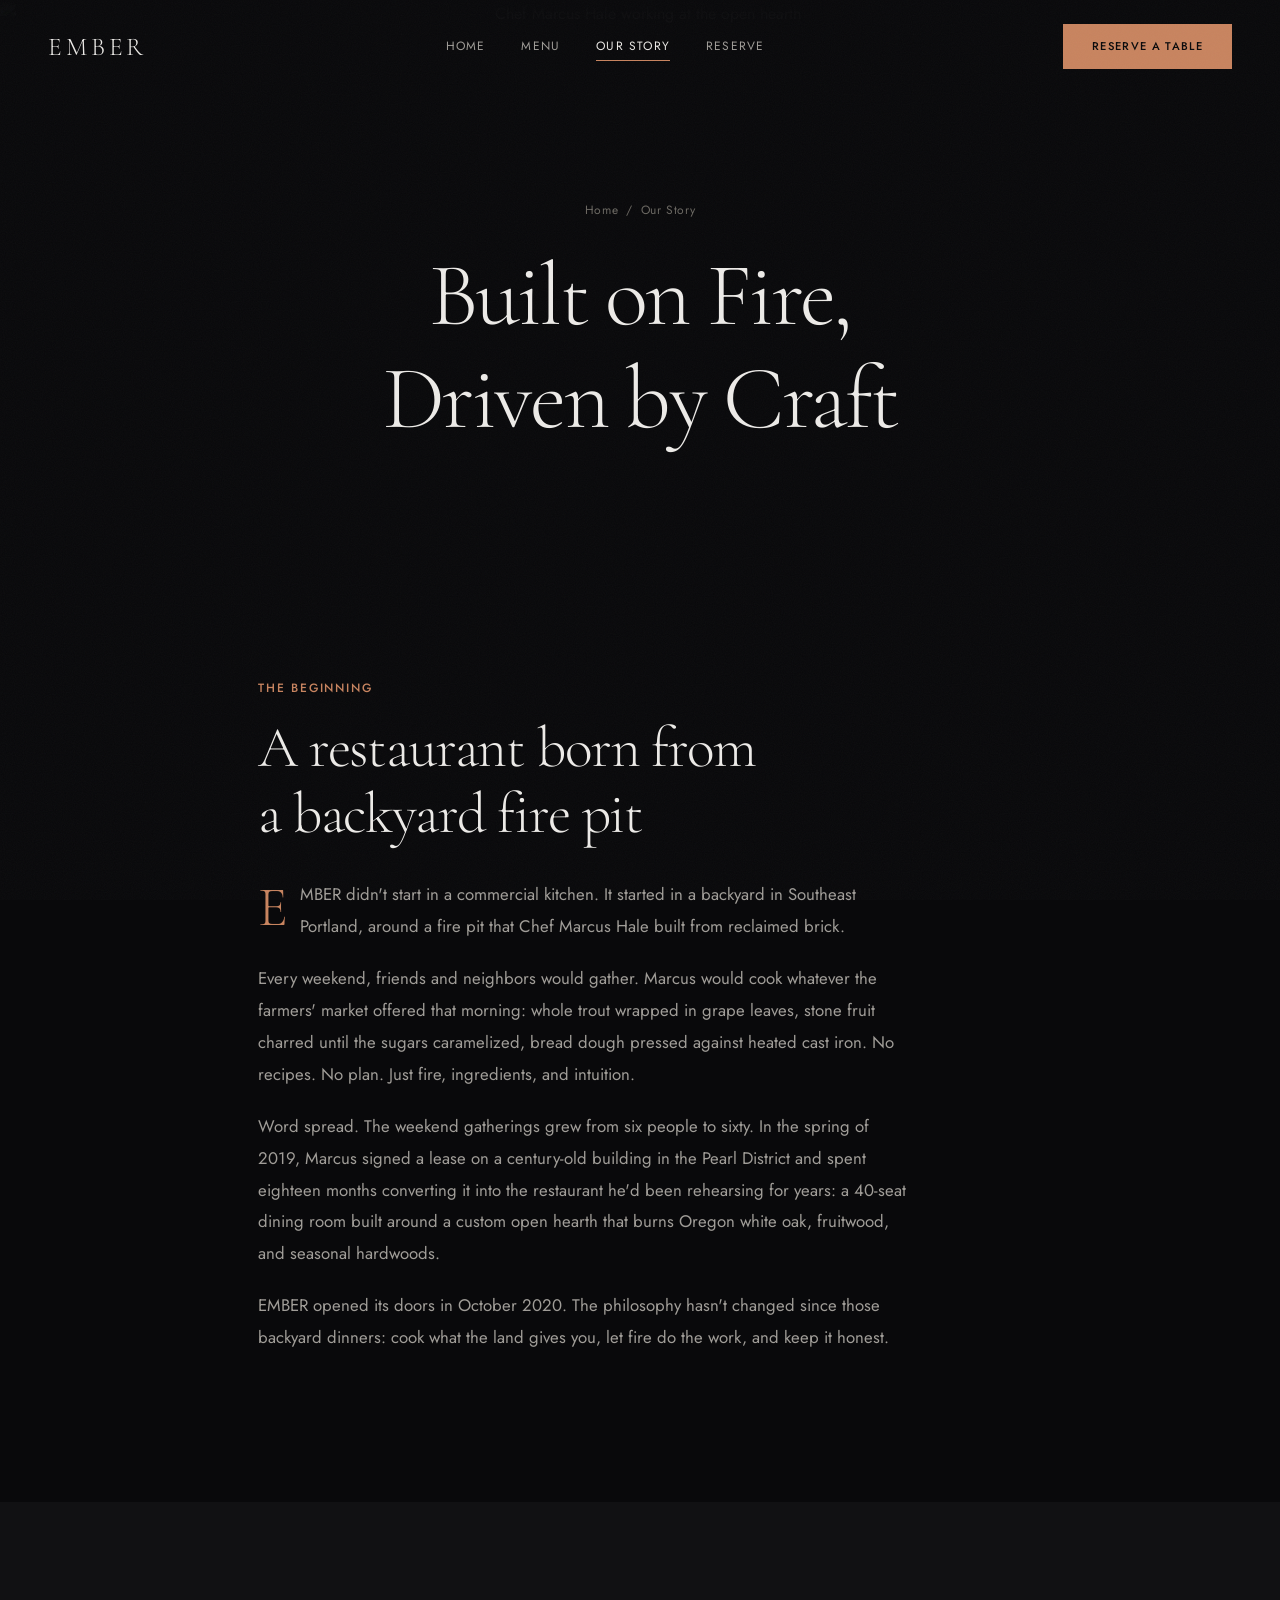
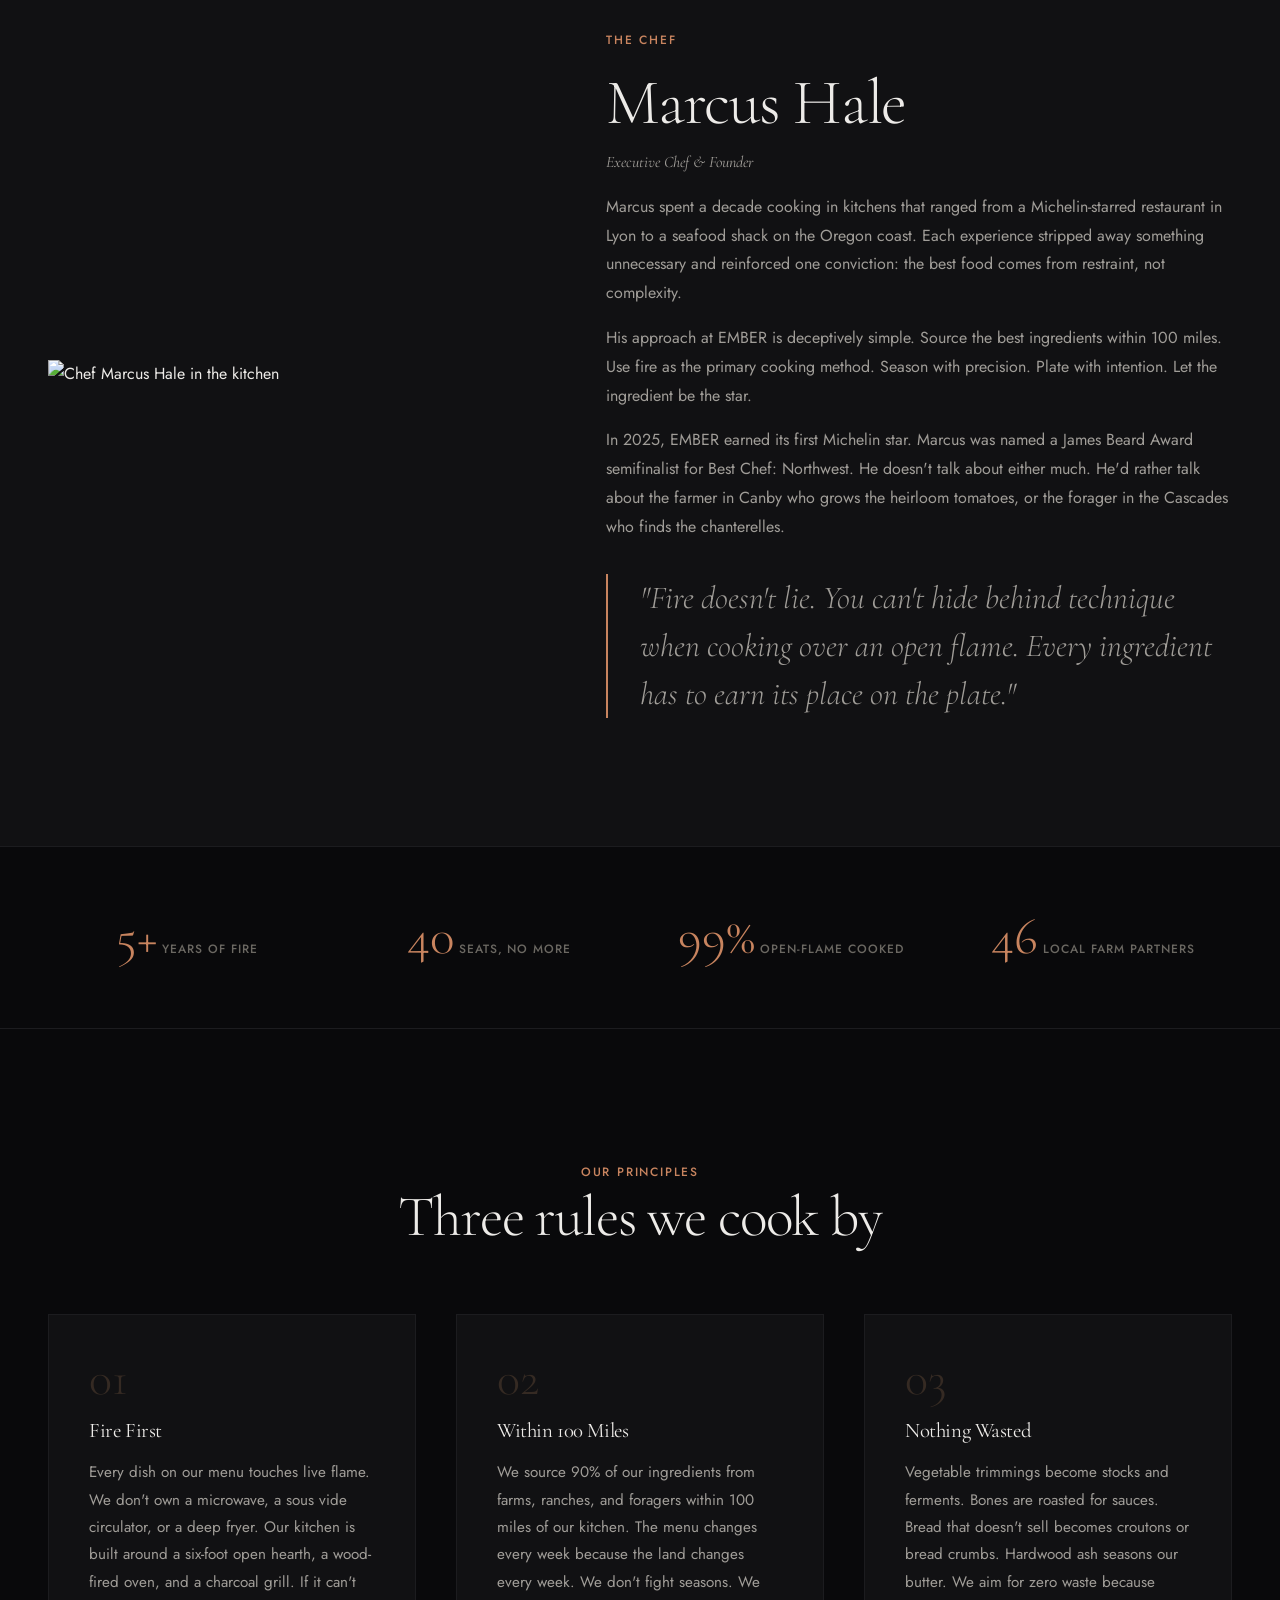
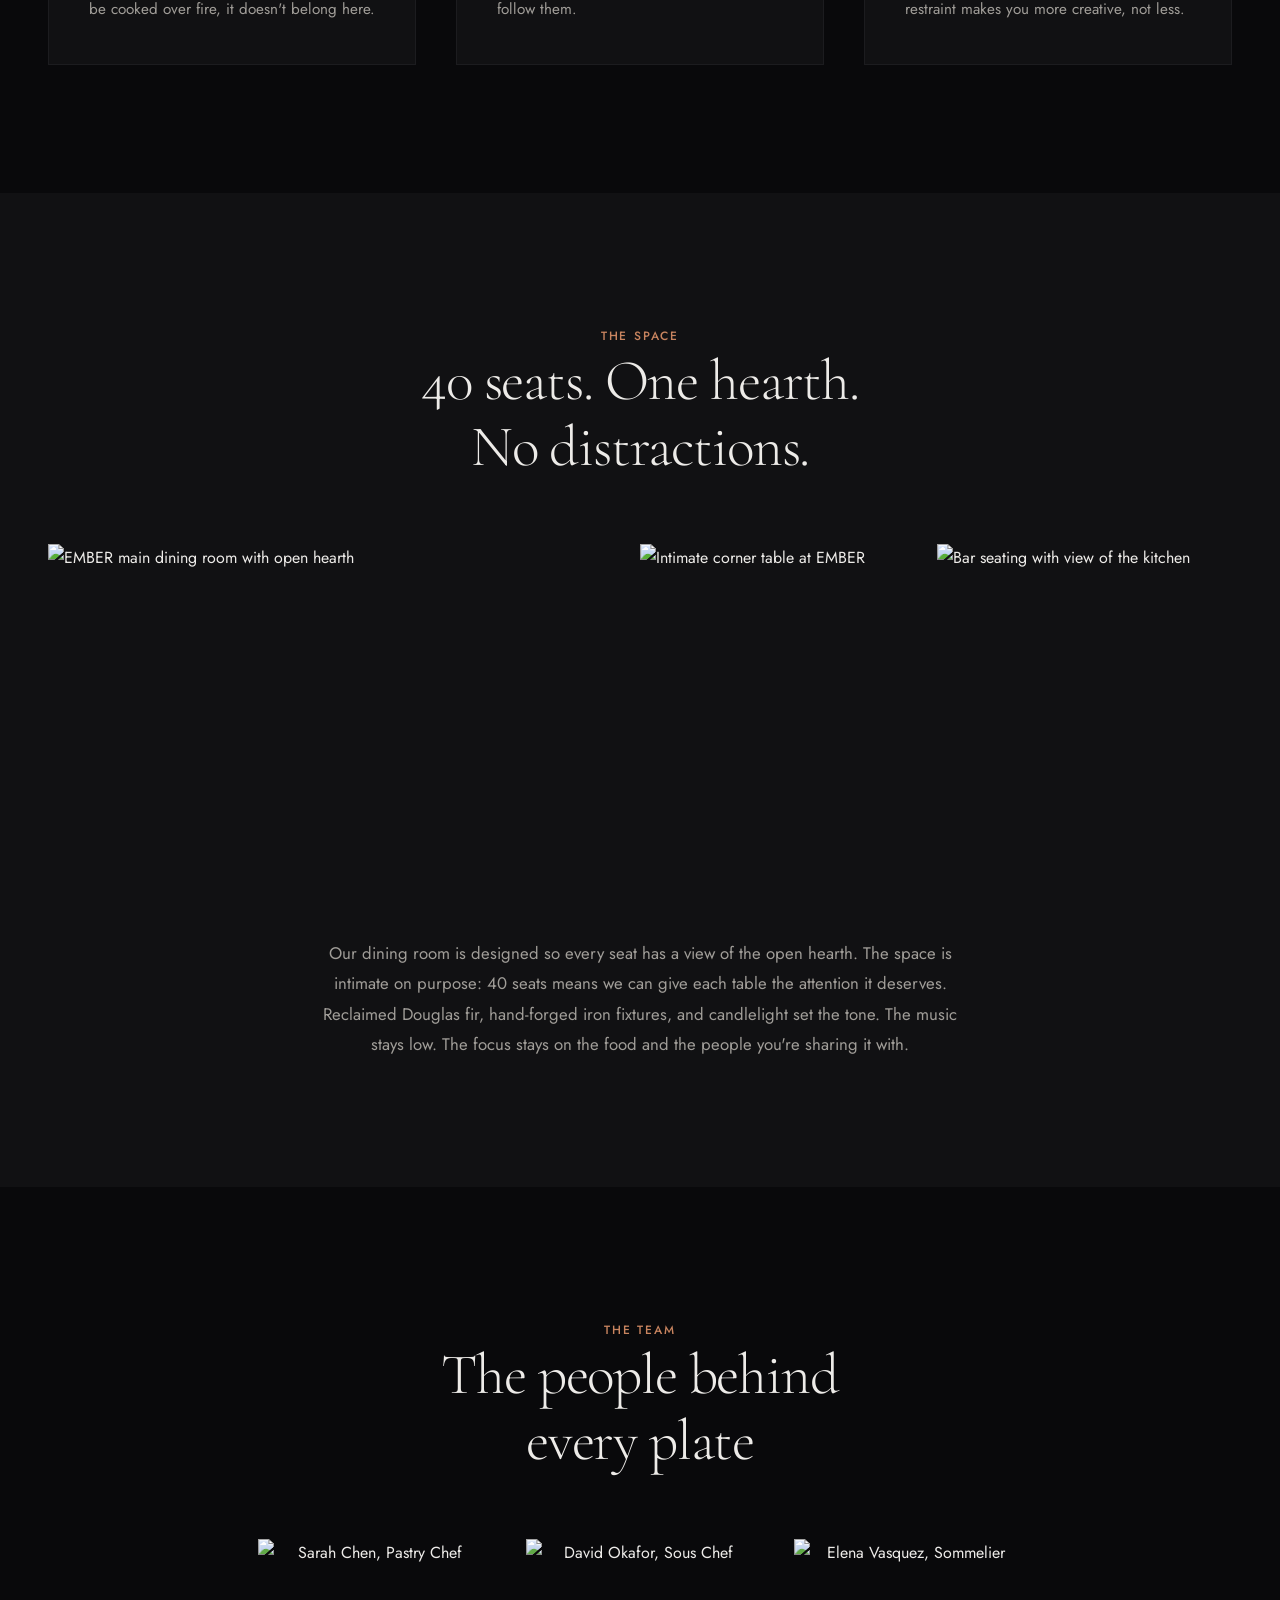
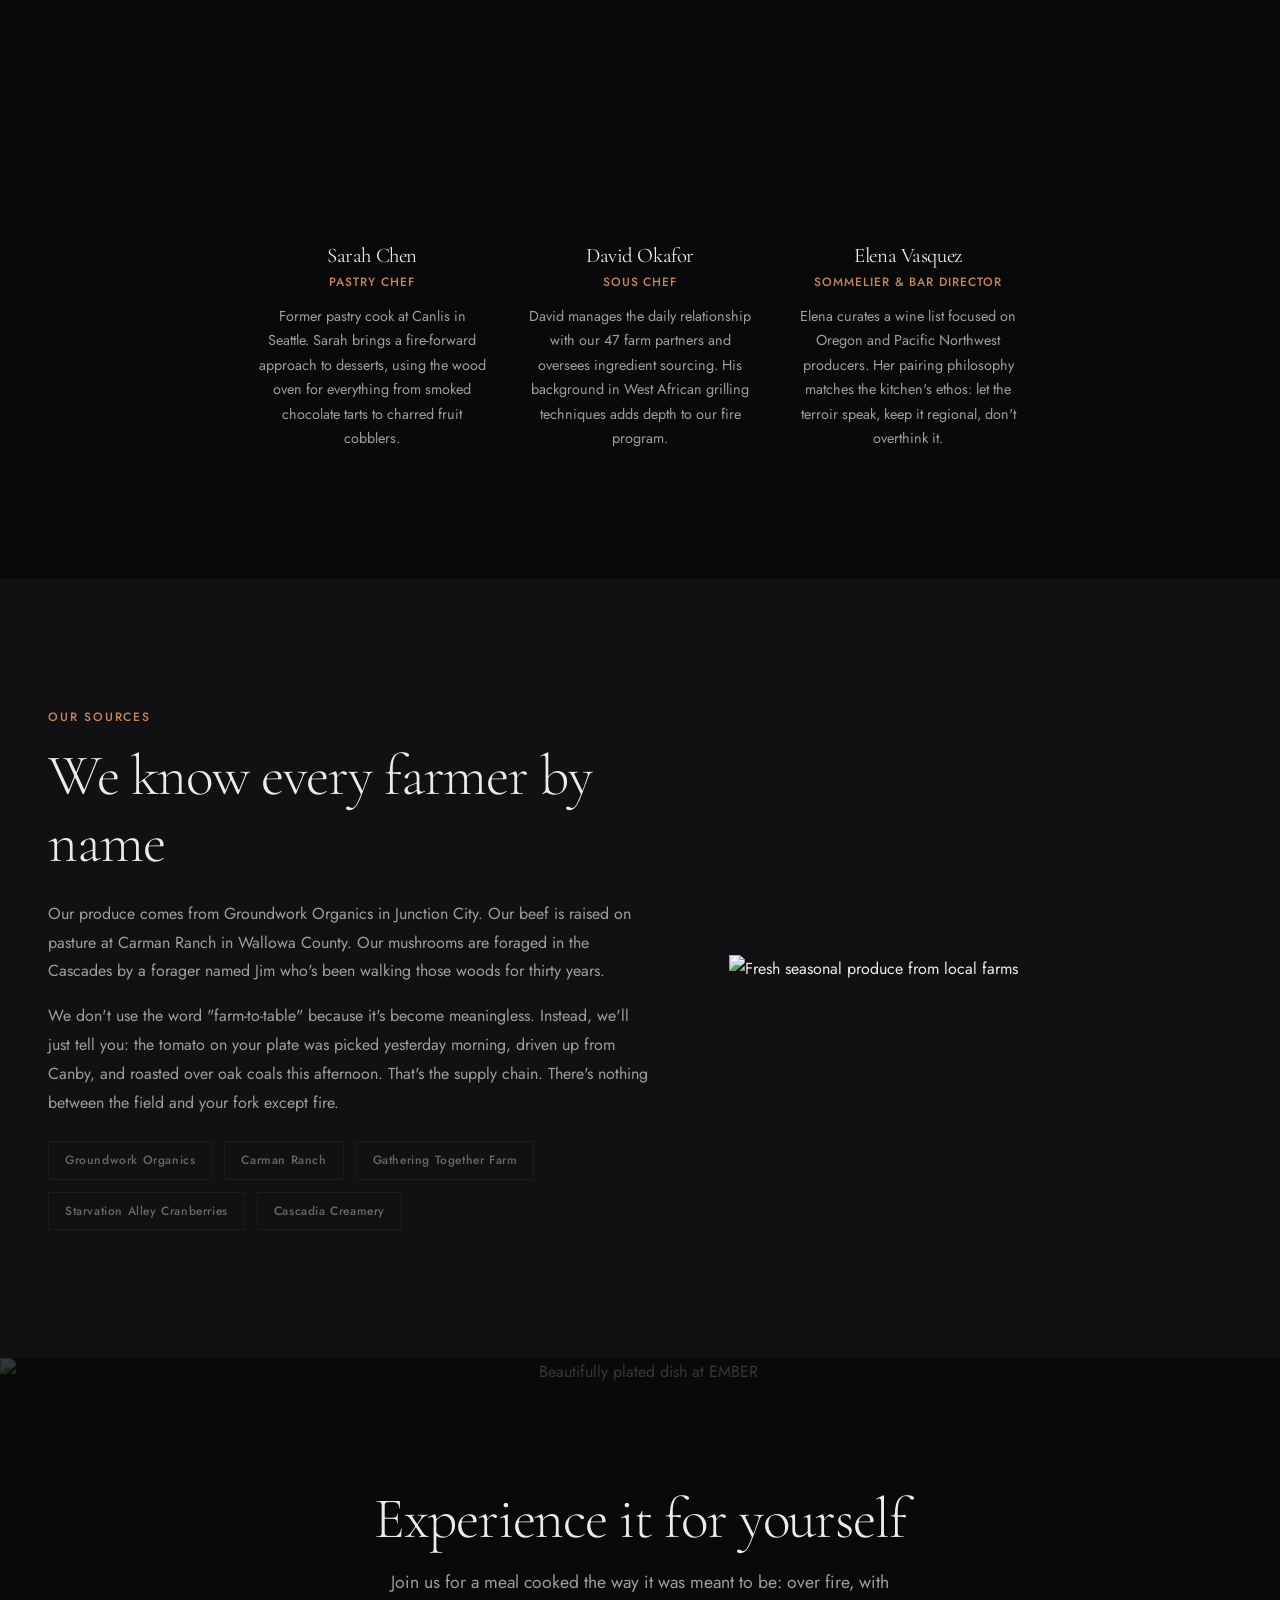
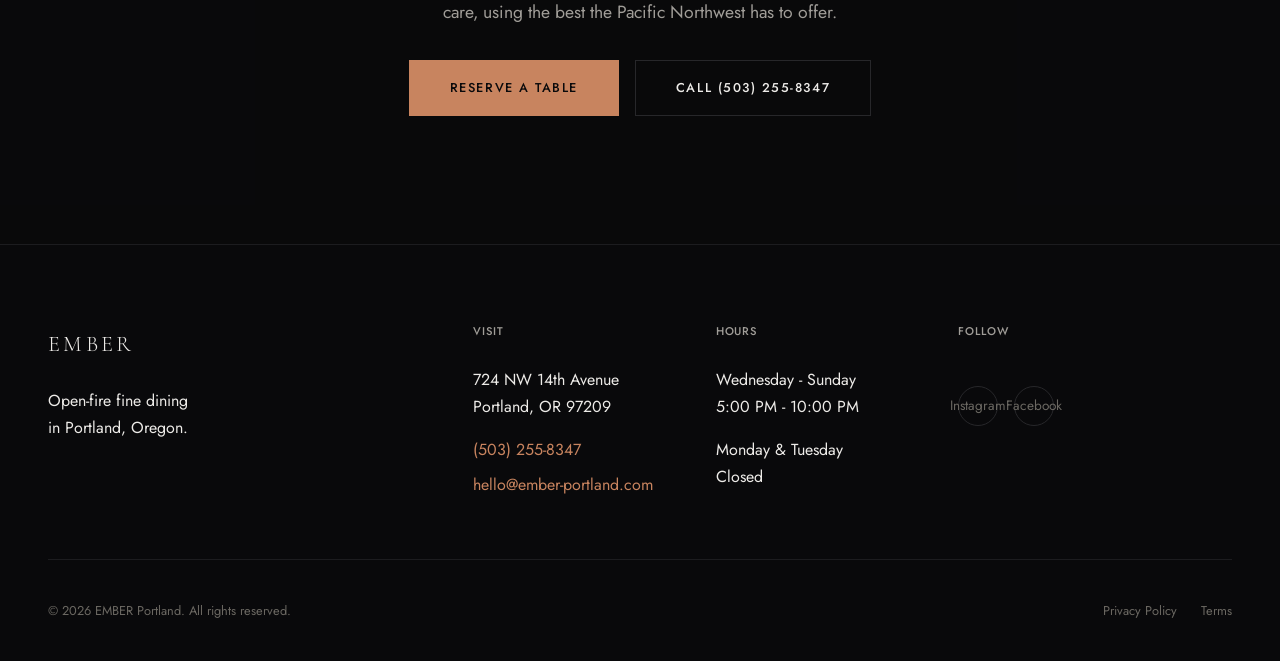
==== about.html @ a437aacf "EMBER restaurant showcase site - 4 pages, full SEO, schema, animations" ====
<!DOCTYPE html>
<html lang="en">
<head>
    <meta charset="UTF-8">
    <meta name="viewport" content="width=device-width, initial-scale=1.0">
    <title>Our Story | EMBER — Open-Fire Fine Dining in Portland</title>
    <meta name="description" content="Meet Chef Marcus Hale and the team behind EMBER. From our wood-fired kitchen to your table, every dish tells a story of flame, craft, and Pacific Northwest terroir.">

    <!-- Open Graph -->
    <meta property="og:title" content="Our Story | EMBER Portland">
    <meta property="og:description" content="Meet Chef Marcus Hale and the team behind EMBER. From our wood-fired kitchen to your table, every dish tells a story of flame, craft, and Pacific Northwest terroir.">
    <meta property="og:image" content="https://images.unsplash.com/photo-1600565193348-f74bd3c7ccdf?w=1200&h=630&fit=crop&q=80">
    <meta property="og:url" content="https://ember-portland.com/about">
    <meta property="og:type" content="website">

    <!-- Schema.org -->
    <script type="application/ld+json">
    {
        "@context": "https://schema.org",
        "@type": "AboutPage",
        "mainEntity": {
            "@type": "Restaurant",
            "name": "EMBER",
            "description": "Open-fire fine dining in Portland, Oregon. Chef Marcus Hale transforms seasonal Pacific Northwest ingredients over live flame.",
            "url": "https://ember-portland.com",
            "founder": {
                "@type": "Person",
                "name": "Marcus Hale",
                "jobTitle": "Executive Chef & Founder"
            }
        }
    }
    </script>

    <!-- Fonts -->
    <link rel="preconnect" href="https://fonts.googleapis.com">
    <link rel="preconnect" href="https://fonts.gstatic.com" crossorigin>
    <link href="https://fonts.googleapis.com/css2?family=Cormorant+Garamond:ital,wght@0,400;0,500;0,600;0,700;1,400;1,500&family=Jost:wght@300;400;500;600&display=swap" rel="stylesheet">

    <!-- Favicon -->
    <link rel="icon" type="image/svg+xml" href="data:image/svg+xml,<svg xmlns='http://www.w3.org/2000/svg' viewBox='0 0 100 100'><circle cx='50' cy='50' r='45' fill='%23c8845f'/></svg>">

    <link rel="stylesheet" href="styles.css">
</head>
<body>
    <!-- ===== HEADER ===== -->
    <header class="header" id="header">
        <div class="container">
            <a href="index.html" class="header-logo">Ember</a>
            <nav class="nav" id="nav">
                <a href="index.html" class="nav-link">Home</a>
                <a href="menu.html" class="nav-link">Menu</a>
                <a href="about.html" class="nav-link active">Our Story</a>
                <a href="reserve.html" class="nav-link">Reserve</a>
            </nav>
            <a href="reserve.html" class="btn btn--primary header-cta">Reserve a Table</a>
            <button class="hamburger" id="hamburger" aria-label="Toggle menu">
                <span></span><span></span><span></span>
            </button>
        </div>
    </header>


    <!-- ===== PAGE HERO ===== -->
    <section class="page-hero">
        <div class="page-hero-bg">
            <img src="https://images.unsplash.com/photo-1600565193348-f74bd3c7ccdf?w=1600&h=700&fit=crop&q=80" alt="Chef Marcus Hale working at the open hearth" loading="eager">
        </div>
        <div class="container">
            <nav class="breadcrumb" aria-label="Breadcrumb">
                <a href="index.html">Home</a>
                <span aria-hidden="true">/</span>
                <span>Our Story</span>
            </nav>
            <h1>Built on Fire,<br>Driven by Craft</h1>
        </div>
    </section>


    <!-- ===== ORIGIN STORY ===== -->
    <section class="about-origin section-padding">
        <div class="container container-narrow">
            <div class="reveal">
                <span class="label">The Beginning</span>
                <h2>A restaurant born from<br>a backyard fire pit</h2>
            </div>
            <div class="about-origin-body reveal">
                <p>EMBER didn't start in a commercial kitchen. It started in a backyard in Southeast Portland, around a fire pit that Chef Marcus Hale built from reclaimed brick.</p>
                <p>Every weekend, friends and neighbors would gather. Marcus would cook whatever the farmers' market offered that morning: whole trout wrapped in grape leaves, stone fruit charred until the sugars caramelized, bread dough pressed against heated cast iron. No recipes. No plan. Just fire, ingredients, and intuition.</p>
                <p>Word spread. The weekend gatherings grew from six people to sixty. In the spring of 2019, Marcus signed a lease on a century-old building in the Pearl District and spent eighteen months converting it into the restaurant he'd been rehearsing for years: a 40-seat dining room built around a custom open hearth that burns Oregon white oak, fruitwood, and seasonal hardwoods.</p>
                <p>EMBER opened its doors in October 2020. The philosophy hasn't changed since those backyard dinners: cook what the land gives you, let fire do the work, and keep it honest.</p>
            </div>
        </div>
    </section>


    <!-- ===== CHEF PROFILE ===== -->
    <section class="chef-profile section-padding" style="background: var(--color-dark-lighter);">
        <div class="container">
            <div class="chef-profile-grid">
                <div class="chef-profile-image reveal">
                    <div class="image-wrapper">
                        <img src="https://images.unsplash.com/photo-1577219491135-ce391730fb2c?w=700&h=900&fit=crop&q=80" alt="Chef Marcus Hale in the kitchen" loading="lazy">
                    </div>
                </div>
                <div class="chef-profile-content reveal">
                    <span class="label">The Chef</span>
                    <h2>Marcus Hale</h2>
                    <p class="chef-title">Executive Chef & Founder</p>
                    <p>Marcus spent a decade cooking in kitchens that ranged from a Michelin-starred restaurant in Lyon to a seafood shack on the Oregon coast. Each experience stripped away something unnecessary and reinforced one conviction: the best food comes from restraint, not complexity.</p>
                    <p>His approach at EMBER is deceptively simple. Source the best ingredients within 100 miles. Use fire as the primary cooking method. Season with precision. Plate with intention. Let the ingredient be the star.</p>
                    <p>In 2025, EMBER earned its first Michelin star. Marcus was named a James Beard Award semifinalist for Best Chef: Northwest. He doesn't talk about either much. He'd rather talk about the farmer in Canby who grows the heirloom tomatoes, or the forager in the Cascades who finds the chanterelles.</p>
                    <blockquote class="quote">
                        "Fire doesn't lie. You can't hide behind technique when cooking over an open flame. Every ingredient has to earn its place on the plate."
                    </blockquote>
                </div>
            </div>
        </div>
    </section>


    <!-- ===== STATS ===== -->
    <section class="stats-bar">
        <div class="container">
            <div class="stats-grid stagger-children">
                <div class="stat-item">
                    <span class="stat-number" data-count="5" data-suffix="+">0+</span>
                    <span class="stat-label">Years of fire</span>
                </div>
                <div class="stat-item">
                    <span class="stat-number" data-count="40">0</span>
                    <span class="stat-label">Seats, no more</span>
                </div>
                <div class="stat-item">
                    <span class="stat-number" data-count="100" data-suffix="%">0%</span>
                    <span class="stat-label">Open-flame cooked</span>
                </div>
                <div class="stat-item">
                    <span class="stat-number" data-count="47">0</span>
                    <span class="stat-label">Local farm partners</span>
                </div>
            </div>
        </div>
    </section>


    <!-- ===== PHILOSOPHY ===== -->
    <section class="philosophy section-padding">
        <div class="container">
            <div class="reveal" style="text-align: center; margin-bottom: var(--space-2xl);">
                <span class="label">Our Principles</span>
                <h2>Three rules we cook by</h2>
            </div>
            <div class="philosophy-grid stagger-children">
                <div class="philosophy-card">
                    <span class="philosophy-number">01</span>
                    <h3>Fire First</h3>
                    <p>Every dish on our menu touches live flame. We don't own a microwave, a sous vide circulator, or a deep fryer. Our kitchen is built around a six-foot open hearth, a wood-fired oven, and a charcoal grill. If it can't be cooked over fire, it doesn't belong here.</p>
                </div>
                <div class="philosophy-card">
                    <span class="philosophy-number">02</span>
                    <h3>Within 100 Miles</h3>
                    <p>We source 90% of our ingredients from farms, ranches, and foragers within 100 miles of our kitchen. The menu changes every week because the land changes every week. We don't fight seasons. We follow them.</p>
                </div>
                <div class="philosophy-card">
                    <span class="philosophy-number">03</span>
                    <h3>Nothing Wasted</h3>
                    <p>Vegetable trimmings become stocks and ferments. Bones are roasted for sauces. Bread that doesn't sell becomes croutons or bread crumbs. Hardwood ash seasons our butter. We aim for zero waste because restraint makes you more creative, not less.</p>
                </div>
            </div>
        </div>
    </section>


    <!-- ===== THE SPACE ===== -->
    <section class="the-space section-padding" style="background: var(--color-dark-lighter);">
        <div class="container">
            <div class="reveal" style="text-align: center; margin-bottom: var(--space-2xl);">
                <span class="label">The Space</span>
                <h2>40 seats. One hearth.<br>No distractions.</h2>
            </div>
            <div class="space-gallery stagger-children">
                <div class="space-gallery-item space-gallery-wide">
                    <img src="https://images.unsplash.com/photo-1517248135467-4c7edcad34c4?w=1000&h=600&fit=crop&q=80" alt="EMBER main dining room with open hearth" loading="lazy">
                </div>
                <div class="space-gallery-item">
                    <img src="https://images.unsplash.com/photo-1559329007-40df8a9345d8?w=600&h=500&fit=crop&q=80" alt="Intimate corner table at EMBER" loading="lazy">
                </div>
                <div class="space-gallery-item">
                    <img src="https://images.unsplash.com/photo-1414235077428-338989a2e8c0?w=600&h=500&fit=crop&q=80" alt="Bar seating with view of the kitchen" loading="lazy">
                </div>
            </div>
            <div class="space-description reveal">
                <p>Our dining room is designed so every seat has a view of the open hearth. The space is intimate on purpose: 40 seats means we can give each table the attention it deserves. Reclaimed Douglas fir, hand-forged iron fixtures, and candlelight set the tone. The music stays low. The focus stays on the food and the people you're sharing it with.</p>
            </div>
        </div>
    </section>


    <!-- ===== TEAM ===== -->
    <section class="team section-padding">
        <div class="container container-narrow">
            <div class="reveal" style="text-align: center; margin-bottom: var(--space-2xl);">
                <span class="label">The Team</span>
                <h2>The people behind<br>every plate</h2>
            </div>
            <div class="team-grid stagger-children">
                <div class="team-member">
                    <div class="image-wrapper">
                        <img src="https://images.unsplash.com/photo-1583394293214-28ez1fcafe38?w=400&h=500&fit=crop&q=80" alt="Sarah Chen, Pastry Chef" loading="lazy">
                    </div>
                    <h3>Sarah Chen</h3>
                    <p class="team-role">Pastry Chef</p>
                    <p>Former pastry cook at Canlis in Seattle. Sarah brings a fire-forward approach to desserts, using the wood oven for everything from smoked chocolate tarts to charred fruit cobblers.</p>
                </div>
                <div class="team-member">
                    <div class="image-wrapper">
                        <img src="https://images.unsplash.com/photo-1542282811-943ef1a977c3?w=400&h=500&fit=crop&q=80" alt="David Okafor, Sous Chef" loading="lazy">
                    </div>
                    <h3>David Okafor</h3>
                    <p class="team-role">Sous Chef</p>
                    <p>David manages the daily relationship with our 47 farm partners and oversees ingredient sourcing. His background in West African grilling techniques adds depth to our fire program.</p>
                </div>
                <div class="team-member">
                    <div class="image-wrapper">
                        <img src="https://images.unsplash.com/photo-1516914589923-f105f1535f88?w=400&h=500&fit=crop&q=80" alt="Elena Vasquez, Sommelier" loading="lazy">
                    </div>
                    <h3>Elena Vasquez</h3>
                    <p class="team-role">Sommelier & Bar Director</p>
                    <p>Elena curates a wine list focused on Oregon and Pacific Northwest producers. Her pairing philosophy matches the kitchen's ethos: let the terroir speak, keep it regional, don't overthink it.</p>
                </div>
            </div>
        </div>
    </section>


    <!-- ===== SOURCING ===== -->
    <section class="sourcing section-padding" style="background: var(--color-dark-lighter);">
        <div class="container">
            <div class="sourcing-grid">
                <div class="sourcing-content reveal">
                    <span class="label">Our Sources</span>
                    <h2>We know every farmer by name</h2>
                    <p>Our produce comes from Groundwork Organics in Junction City. Our beef is raised on pasture at Carman Ranch in Wallowa County. Our mushrooms are foraged in the Cascades by a forager named Jim who's been walking those woods for thirty years.</p>
                    <p>We don't use the word "farm-to-table" because it's become meaningless. Instead, we'll just tell you: the tomato on your plate was picked yesterday morning, driven up from Canby, and roasted over oak coals this afternoon. That's the supply chain. There's nothing between the field and your fork except fire.</p>
                    <div class="sourcing-partners">
                        <span>Groundwork Organics</span>
                        <span>Carman Ranch</span>
                        <span>Gathering Together Farm</span>
                        <span>Starvation Alley Cranberries</span>
                        <span>Cascadia Creamery</span>
                    </div>
                </div>
                <div class="sourcing-image reveal">
                    <div class="image-wrapper">
                        <img src="https://images.unsplash.com/photo-1464226184884-fa280b87c399?w=700&h=800&fit=crop&q=80" alt="Fresh seasonal produce from local farms" loading="lazy">
                    </div>
                </div>
            </div>
        </div>
    </section>


    <!-- ===== CTA ===== -->
    <section class="cta-banner">
        <div class="cta-banner-bg">
            <img src="https://images.unsplash.com/photo-1504674900247-0877df9cc836?w=1600&h=600&fit=crop&q=80" alt="Beautifully plated dish at EMBER" loading="lazy">
        </div>
        <div class="container" style="text-align: center;">
            <h2 class="reveal">Experience it for yourself</h2>
            <p class="reveal" style="max-width: 500px; margin: 0 auto var(--space-lg);">Join us for a meal cooked the way it was meant to be: over fire, with care, using the best the Pacific Northwest has to offer.</p>
            <div class="reveal" style="display: flex; gap: var(--space-sm); justify-content: center; flex-wrap: wrap;">
                <a href="reserve.html" class="btn btn--primary">Reserve a Table</a>
                <a href="tel:+15032558347" class="btn btn--outline">Call (503) 255-8347</a>
            </div>
        </div>
    </section>


    <!-- ===== FOOTER ===== -->
    <footer class="footer">
        <div class="container">
            <div class="footer-grid">
                <div class="footer-col footer-brand">
                    <a href="index.html" class="footer-logo">EMBER</a>
                    <p>Open-fire fine dining<br>in Portland, Oregon.</p>
                </div>
                <div class="footer-col">
                    <h4>Visit</h4>
                    <p>724 NW 14th Avenue<br>Portland, OR 97209</p>
                    <p style="margin-top: var(--space-xs);"><a href="tel:+15032558347">(503) 255-8347</a></p>
                    <p><a href="mailto:hello@ember-portland.com">hello@ember-portland.com</a></p>
                </div>
                <div class="footer-col">
                    <h4>Hours</h4>
                    <p>Wednesday - Sunday<br>5:00 PM - 10:00 PM</p>
                    <p style="margin-top: var(--space-xs);">Monday & Tuesday<br>Closed</p>
                </div>
                <div class="footer-col">
                    <h4>Follow</h4>
                    <div class="footer-social">
                        <a href="#" aria-label="Instagram">Instagram</a>
                        <a href="#" aria-label="Facebook">Facebook</a>
                    </div>
                </div>
            </div>
            <div class="footer-bottom">
                <p>&copy; 2026 EMBER Portland. All rights reserved.</p>
                <div class="footer-legal">
                    <a href="#">Privacy Policy</a>
                    <a href="#">Terms</a>
                </div>
            </div>
        </div>
    </footer>

    <!-- Mobile Sticky CTA -->
    <div class="mobile-sticky">
        <a href="reserve.html" class="btn btn--primary" style="width: 100%;">Reserve a Table</a>
    </div>

    <script src="script.js"></script>
</body>
</html>
---- styles.css ----
/* =========================================
   EMBER — Fine Dining Restaurant
   styles.css — Complete Design System
   ========================================= */

/* --- 1. Reset & Base --- */
*, *::before, *::after { margin: 0; padding: 0; box-sizing: border-box; }

html {
    scroll-behavior: smooth;
    -webkit-font-smoothing: antialiased;
    -moz-osx-font-smoothing: grayscale;
    font-size: 16px;
}

body {
    font-family: var(--font-body);
    background: var(--bg);
    color: var(--text);
    line-height: 1.7;
    overflow-x: hidden;
    position: relative;
}

/* Grain overlay */
body::after {
    content: '';
    position: fixed;
    inset: 0;
    pointer-events: none;
    z-index: 9999;
    opacity: 0.035;
    background-image: url("data:image/svg+xml,%3Csvg viewBox='0 0 256 256' xmlns='http://www.w3.org/2000/svg'%3E%3Cfilter id='noise'%3E%3CfeTurbulence type='fractalNoise' baseFrequency='0.9' numOctaves='4' stitchTiles='stitch'/%3E%3C/filter%3E%3Crect width='100%25' height='100%25' filter='url(%23noise)'/%3E%3C/svg%3E");
    background-repeat: repeat;
    background-size: 256px 256px;
}

/* Smooth scrollbar */
::-webkit-scrollbar { width: 8px; }
::-webkit-scrollbar-track { background: var(--bg); }
::-webkit-scrollbar-thumb { background: var(--amber-muted); border-radius: 4px; }
::-webkit-scrollbar-thumb:hover { background: var(--amber); }


/* --- 2. CSS Variables --- */
:root {
    /* Brand palette */
    --bg: #09090b;
    --bg-surface: #111113;
    --bg-elevated: #18181b;
    --bg-hover: #1f1f23;
    --border: #27272a;
    --border-subtle: #1c1c1f;

    /* Amber / Ember tones */
    --amber: #c8845f;
    --amber-light: #e0a882;
    --amber-muted: #8a6548;
    --amber-glow: rgba(200, 132, 95, 0.15);
    --amber-glow-strong: rgba(200, 132, 95, 0.3);
    --gold: #d4a574;

    /* Text */
    --text: #edebe8;
    --text-secondary: #a09d98;
    --text-muted: #6b6862;
    --text-inverse: #09090b;

    /* Typography */
    --font-heading: 'Cormorant Garamond', 'Georgia', serif;
    --font-body: 'Jost', 'Helvetica Neue', sans-serif;
    --font-accent: 'Cormorant Garamond', serif;

    /* Spacing */
    --section-padding: clamp(80px, 10vw, 140px);
    --container-width: 1280px;
    --container-narrow: 860px;

    /* Shadows */
    --shadow-sm: 0 2px 8px rgba(0,0,0,0.3);
    --shadow-md: 0 8px 32px rgba(0,0,0,0.4);
    --shadow-lg: 0 24px 64px rgba(0,0,0,0.5);
    --shadow-amber: 0 8px 32px rgba(200,132,95,0.15);
    --shadow-glow: 0 0 60px rgba(200,132,95,0.1);

    /* Transitions */
    --ease-out: cubic-bezier(0.16, 1, 0.3, 1);
    --ease-spring: cubic-bezier(0.34, 1.56, 0.64, 1);
    --ease-smooth: cubic-bezier(0.4, 0, 0.2, 1);
    --duration: 0.5s;
    --duration-fast: 0.3s;
    --duration-slow: 0.8s;

    /* Spacing scale */
    --space-xs: 8px;
    --space-sm: 16px;
    --space-md: 24px;
    --space-lg: 32px;
    --space-xl: 48px;
    --space-2xl: 64px;

    /* Color aliases */
    --color-dark-lighter: #111113;
    --color-muted: var(--text-muted);

    /* Radius */
    --radius-sm: 4px;
    --radius-md: 8px;
    --radius-lg: 16px;
}

/* Section padding utility */
.section-padding { padding: var(--section-padding) 0; }


/* --- 3. Typography --- */
h1, h2, h3, h4, h5 {
    font-family: var(--font-heading);
    font-weight: 300;
    letter-spacing: -0.02em;
    line-height: 1.15;
    color: var(--text);
}

h1 {
    font-size: clamp(3rem, 7vw, 7rem);
    font-weight: 300;
    letter-spacing: -0.03em;
}

h2 {
    font-size: clamp(2.2rem, 4.5vw, 4rem);
    letter-spacing: -0.02em;
}

h3 {
    font-size: clamp(1.5rem, 2.5vw, 2rem);
    font-weight: 400;
}

h4 {
    font-size: 1.1rem;
    font-family: var(--font-body);
    font-weight: 500;
    letter-spacing: 0.08em;
    text-transform: uppercase;
}

p { max-width: 65ch; }

a {
    color: var(--amber);
    text-decoration: none;
    transition: color var(--duration-fast) var(--ease-smooth);
}
a:hover { color: var(--amber-light); }

.label {
    font-family: var(--font-body);
    font-size: 0.75rem;
    font-weight: 500;
    letter-spacing: 0.15em;
    text-transform: uppercase;
    color: var(--amber);
}

.serif-accent {
    font-family: var(--font-accent);
    font-style: italic;
    font-weight: 300;
}

img { max-width: 100%; height: auto; display: block; }


/* --- 4. Layout --- */
.container {
    width: 100%;
    max-width: var(--container-width);
    margin: 0 auto;
    padding: 0 clamp(20px, 4vw, 48px);
}

.container--narrow {
    max-width: var(--container-narrow);
}

section {
    padding: var(--section-padding) 0;
    position: relative;
}


/* --- 5. Buttons --- */
.btn {
    display: inline-flex;
    align-items: center;
    justify-content: center;
    gap: 8px;
    font-family: var(--font-body);
    font-size: 0.8rem;
    font-weight: 500;
    letter-spacing: 0.12em;
    text-transform: uppercase;
    padding: 16px 40px;
    border: 1px solid transparent;
    cursor: pointer;
    transition: all var(--duration-fast) var(--ease-out);
    position: relative;
    overflow: hidden;
    text-decoration: none;
}

.btn--primary {
    background: var(--amber);
    color: var(--text-inverse);
    border-color: var(--amber);
}
.btn--primary:hover {
    background: var(--amber-light);
    border-color: var(--amber-light);
    color: var(--text-inverse);
    transform: translateY(-2px);
    box-shadow: var(--shadow-amber);
}

.btn--outline {
    background: transparent;
    color: var(--text);
    border-color: var(--border);
}
.btn--outline:hover {
    border-color: var(--amber);
    color: var(--amber);
    transform: translateY(-2px);
}

.btn--ghost {
    background: transparent;
    color: var(--amber);
    border: none;
    padding: 8px 0;
    letter-spacing: 0.1em;
}
.btn--ghost::after {
    content: '';
    position: absolute;
    bottom: 4px;
    left: 0;
    width: 100%;
    height: 1px;
    background: var(--amber);
    transform: scaleX(0);
    transform-origin: right;
    transition: transform var(--duration-fast) var(--ease-out);
}
.btn--ghost:hover::after {
    transform: scaleX(1);
    transform-origin: left;
}
.btn--ghost:hover { color: var(--amber-light); }

/* Non-BEM aliases (compatibility) */
.btn-primary { background: var(--amber); color: var(--text-inverse); border-color: var(--amber); }
.btn-primary:hover { background: var(--amber-light); border-color: var(--amber-light); color: var(--text-inverse); transform: translateY(-2px); box-shadow: var(--shadow-amber); }
.btn-outline { background: transparent; color: var(--text); border-color: var(--border); }
.btn-outline:hover { border-color: var(--amber); color: var(--amber); transform: translateY(-2px); }
.btn-ghost { background: transparent; color: var(--amber); border: none; padding: 8px 0; letter-spacing: 0.1em; position: relative; }
.btn-ghost:hover { color: var(--amber-light); }


/* --- 6. Header / Navigation --- */
.header {
    position: fixed;
    top: 0;
    left: 0;
    right: 0;
    z-index: 1000;
    padding: 24px 0;
    transition: all var(--duration) var(--ease-out);
}

.header.scrolled {
    background: rgba(9, 9, 11, 0.92);
    backdrop-filter: blur(20px);
    -webkit-backdrop-filter: blur(20px);
    padding: 16px 0;
    border-bottom: 1px solid var(--border-subtle);
}

.header .container {
    display: flex;
    align-items: center;
    justify-content: space-between;
}

.header-logo {
    font-family: var(--font-heading);
    font-size: 1.6rem;
    font-weight: 300;
    letter-spacing: 0.15em;
    text-transform: uppercase;
    color: var(--text);
    text-decoration: none;
    transition: opacity var(--duration-fast) var(--ease-smooth);
}
.header-logo:hover { opacity: 0.8; color: var(--text); }

.nav {
    display: flex;
    align-items: center;
    gap: 36px;
}

.nav-link {
    font-family: var(--font-body);
    font-size: 0.75rem;
    font-weight: 400;
    letter-spacing: 0.1em;
    text-transform: uppercase;
    color: var(--text-secondary);
    text-decoration: none;
    position: relative;
    transition: color var(--duration-fast) var(--ease-smooth);
}
.nav-link::after {
    content: '';
    position: absolute;
    bottom: -4px;
    left: 0;
    width: 100%;
    height: 1px;
    background: var(--amber);
    transform: scaleX(0);
    transform-origin: right;
    transition: transform var(--duration-fast) var(--ease-out);
}
.nav-link:hover,
.nav-link.active { color: var(--text); }
.nav-link:hover::after,
.nav-link.active::after {
    transform: scaleX(1);
    transform-origin: left;
}

.header-cta {
    font-size: 0.7rem;
    padding: 12px 28px;
}

.hamburger {
    display: none;
    flex-direction: column;
    gap: 5px;
    background: none;
    border: none;
    cursor: pointer;
    padding: 8px;
    z-index: 1001;
}
.hamburger span {
    display: block;
    width: 24px;
    height: 1.5px;
    background: var(--text);
    transition: all var(--duration-fast) var(--ease-out);
}
.hamburger.active span:nth-child(1) { transform: rotate(45deg) translate(4px, 5px); }
.hamburger.active span:nth-child(2) { opacity: 0; }
.hamburger.active span:nth-child(3) { transform: rotate(-45deg) translate(4px, -5px); }


/* --- 7. Footer --- */
.footer {
    background: var(--bg);
    border-top: 1px solid var(--border-subtle);
    padding: 80px 0 40px;
}

.footer-grid {
    display: grid;
    grid-template-columns: 2fr 1fr 1fr 1.5fr;
    gap: 60px;
    margin-bottom: 60px;
}

.footer-logo {
    font-family: var(--font-heading);
    font-size: 1.4rem;
    font-weight: 300;
    letter-spacing: 0.15em;
    text-transform: uppercase;
    color: var(--text);
    margin-bottom: 16px;
    display: block;
    text-decoration: none;
}
.footer-logo:hover { color: var(--text); }

.footer-about {
    color: var(--text-muted);
    font-size: 0.9rem;
    line-height: 1.7;
    max-width: 320px;
}

.footer h4 {
    color: var(--text-secondary);
    margin-bottom: 20px;
    font-size: 0.7rem;
}

.footer-links {
    display: flex;
    flex-direction: column;
    gap: 12px;
}

.footer-links a {
    color: var(--text-muted);
    font-size: 0.9rem;
    transition: color var(--duration-fast) var(--ease-smooth);
    text-decoration: none;
}
.footer-links a:hover { color: var(--amber); }

.footer-contact p {
    color: var(--text-muted);
    font-size: 0.9rem;
    margin-bottom: 8px;
}

.footer-contact a {
    color: var(--text-muted);
    text-decoration: none;
}
.footer-contact a:hover { color: var(--amber); }

.footer-social {
    display: flex;
    gap: 16px;
    margin-top: 20px;
}

.footer-social a {
    width: 40px;
    height: 40px;
    display: flex;
    align-items: center;
    justify-content: center;
    border: 1px solid var(--border);
    border-radius: 50%;
    color: var(--text-muted);
    font-size: 0.85rem;
    transition: all var(--duration-fast) var(--ease-out);
    text-decoration: none;
}
.footer-social a:hover {
    border-color: var(--amber);
    color: var(--amber);
    transform: translateY(-2px);
}

.footer-bottom {
    display: flex;
    justify-content: space-between;
    align-items: center;
    padding-top: 40px;
    border-top: 1px solid var(--border-subtle);
}

.footer-bottom p {
    color: var(--text-muted);
    font-size: 0.8rem;
}

.footer-legal {
    display: flex;
    gap: 24px;
}

.footer-legal a {
    color: var(--text-muted);
    font-size: 0.8rem;
    text-decoration: none;
}
.footer-legal a:hover { color: var(--text-secondary); }


/* --- 8. Shared Components --- */

/* Divider line */
.divider {
    width: 60px;
    height: 1px;
    background: var(--amber);
    margin: 24px 0;
}

.divider--center { margin: 24px auto; }

/* Section heading */
.section-heading {
    margin-bottom: 60px;
}

.section-heading--center { text-align: center; }
.section-heading--center .divider { margin: 24px auto; }
.section-heading--center p { margin: 0 auto; }

.section-heading .label { margin-bottom: 16px; display: block; }
.section-heading h2 { margin-bottom: 8px; }
.section-heading p {
    color: var(--text-secondary);
    font-size: 1.1rem;
    margin-top: 16px;
}

/* Card */
.card {
    background: var(--bg-surface);
    border: 1px solid var(--border-subtle);
    overflow: hidden;
    transition: all var(--duration) var(--ease-out);
}
.card:hover {
    border-color: var(--border);
    transform: translateY(-4px);
    box-shadow: var(--shadow-lg);
}

/* Image wrapper */
.img-wrap {
    overflow: hidden;
    position: relative;
}
.img-wrap img {
    width: 100%;
    height: 100%;
    object-fit: cover;
    transition: transform var(--duration-slow) var(--ease-out);
}
.img-wrap:hover img { transform: scale(1.05); }
.img-wrap::after {
    content: '';
    position: absolute;
    inset: 0;
    background: linear-gradient(to top, rgba(9,9,11,0.4) 0%, transparent 50%);
    pointer-events: none;
}

/* Horizontal rule */
.hr {
    border: none;
    border-top: 1px solid var(--border-subtle);
    margin: 0;
}

/* Quote block */
.quote {
    font-family: var(--font-heading);
    font-size: clamp(1.4rem, 2.5vw, 2rem);
    font-weight: 300;
    font-style: italic;
    color: var(--text-secondary);
    position: relative;
    padding-left: 32px;
    border-left: 2px solid var(--amber);
    line-height: 1.5;
}


/* --- 9. Page-Specific Sections --- */

/* ---- 9a. Hero ---- */
.hero {
    min-height: 100vh;
    display: flex;
    align-items: flex-end;
    position: relative;
    padding: 0;
    overflow: hidden;
}

.hero-bg {
    position: absolute;
    inset: 0;
    z-index: 0;
}

.hero-bg img {
    width: 100%;
    height: 100%;
    object-fit: cover;
}

.hero-bg::after {
    content: '';
    position: absolute;
    inset: 0;
    background:
        linear-gradient(to top, var(--bg) 0%, rgba(9,9,11,0.6) 40%, rgba(9,9,11,0.3) 100%),
        linear-gradient(to right, rgba(9,9,11,0.5) 0%, transparent 60%);
}

.hero-content {
    position: relative;
    z-index: 1;
    padding: 0 clamp(20px, 4vw, 48px) clamp(60px, 8vw, 120px);
    max-width: var(--container-width);
    margin: 0 auto;
    width: 100%;
}

.hero-eyebrow {
    display: flex;
    align-items: center;
    gap: 16px;
    margin-bottom: 24px;
}

.hero-eyebrow .label { margin: 0; }

.hero-eyebrow-line {
    width: 40px;
    height: 1px;
    background: var(--amber);
}

.hero h1 {
    max-width: 700px;
    margin-bottom: 24px;
}

.hero-subtitle {
    font-family: var(--font-heading);
    font-size: clamp(1.1rem, 1.5vw, 1.3rem);
    font-weight: 300;
    font-style: italic;
    color: var(--text-secondary);
    max-width: 500px;
    margin-bottom: 40px;
    line-height: 1.6;
}

.hero-actions {
    display: flex;
    gap: 16px;
    align-items: center;
}

.hero-scroll {
    position: absolute;
    bottom: 32px;
    left: 50%;
    transform: translateX(-50%);
    z-index: 1;
    display: flex;
    flex-direction: column;
    align-items: center;
    gap: 8px;
    color: var(--text-muted);
    font-size: 0.65rem;
    letter-spacing: 0.15em;
    text-transform: uppercase;
    animation: float 3s ease-in-out infinite;
}

.hero-scroll-line {
    width: 1px;
    height: 40px;
    background: linear-gradient(to bottom, var(--amber), transparent);
}

@keyframes float {
    0%, 100% { transform: translateX(-50%) translateY(0); }
    50% { transform: translateX(-50%) translateY(8px); }
}


/* ---- 9b. Intro / Philosophy ---- */
.intro {
    text-align: center;
    padding: var(--section-padding) 0;
}

.intro-text {
    font-family: var(--font-heading);
    font-size: clamp(1.5rem, 3vw, 2.5rem);
    font-weight: 300;
    line-height: 1.5;
    color: var(--text-secondary);
    max-width: 750px;
    margin: 0 auto;
}

.intro-text em {
    color: var(--amber);
    font-style: italic;
}


/* ---- 9c. Signature Dishes ---- */
.dishes-grid {
    display: grid;
    grid-template-columns: repeat(3, 1fr);
    gap: 2px;
}

.dish-card {
    position: relative;
    aspect-ratio: 3/4;
    overflow: hidden;
    cursor: pointer;
}

.dish-card img {
    width: 100%;
    height: 100%;
    object-fit: cover;
    transition: transform var(--duration-slow) var(--ease-out);
}

.dish-card:hover img { transform: scale(1.08); }

.dish-card-overlay {
    position: absolute;
    inset: 0;
    background: linear-gradient(to top, rgba(9,9,11,0.85) 0%, rgba(9,9,11,0.1) 50%, transparent 100%);
    display: flex;
    flex-direction: column;
    justify-content: flex-end;
    padding: clamp(20px, 3vw, 40px);
    opacity: 0;
    transition: opacity var(--duration) var(--ease-out);
}

.dish-card:hover .dish-card-overlay { opacity: 1; }

.dish-card-name {
    font-family: var(--font-heading);
    font-size: clamp(1.2rem, 2vw, 1.8rem);
    font-weight: 300;
    color: var(--text);
    margin-bottom: 4px;
}

.dish-card-desc {
    color: var(--text-secondary);
    font-size: 0.85rem;
    font-style: italic;
}

.dish-card-price {
    color: var(--amber);
    font-size: 0.85rem;
    margin-top: 8px;
    font-family: var(--font-body);
    font-weight: 500;
}

/* Featured dish (first item spans 2 rows) */
.dishes-grid .dish-card:first-child {
    grid-row: span 2;
    aspect-ratio: auto;
}


/* ---- 9d. About Teaser ---- */
.about-teaser {
    display: grid;
    grid-template-columns: 1fr 1fr;
    gap: 0;
    min-height: 600px;
}

.about-teaser-img {
    position: relative;
    overflow: hidden;
}

.about-teaser-img img {
    width: 100%;
    height: 100%;
    object-fit: cover;
}

.about-teaser-content {
    display: flex;
    flex-direction: column;
    justify-content: center;
    padding: clamp(40px, 6vw, 80px) clamp(40px, 6vw, 100px);
    background: var(--bg-surface);
}

.about-teaser-content .label { margin-bottom: 20px; }

.about-teaser-content h2 { margin-bottom: 24px; }

.about-teaser-content p {
    color: var(--text-secondary);
    margin-bottom: 16px;
    font-size: 1rem;
    line-height: 1.8;
}

.about-teaser-content .btn { margin-top: 20px; align-self: flex-start; }

.chef-signature {
    font-family: var(--font-heading);
    font-size: 1.3rem;
    font-style: italic;
    color: var(--amber);
    margin-top: 24px;
}


/* ---- 9e. Awards / Press ---- */
.awards {
    padding: 60px 0;
    border-top: 1px solid var(--border-subtle);
    border-bottom: 1px solid var(--border-subtle);
}

.awards-inner {
    display: flex;
    align-items: center;
    justify-content: center;
    gap: clamp(32px, 5vw, 80px);
    flex-wrap: wrap;
}

.award-item {
    display: flex;
    flex-direction: column;
    align-items: center;
    gap: 6px;
    text-align: center;
    opacity: 0.5;
    transition: opacity var(--duration-fast) var(--ease-smooth);
}

.award-item:hover { opacity: 1; }

.award-icon {
    font-size: 1.5rem;
    color: var(--amber);
}

.award-label {
    font-size: 0.65rem;
    font-weight: 500;
    letter-spacing: 0.1em;
    text-transform: uppercase;
    color: var(--text-muted);
}


/* ---- 9f. Reviews ---- */
.reviews-grid {
    display: grid;
    grid-template-columns: repeat(3, 1fr);
    gap: 24px;
}

.review-card {
    background: var(--bg-surface);
    border: 1px solid var(--border-subtle);
    padding: 40px 32px;
    position: relative;
    transition: all var(--duration) var(--ease-out);
}

.review-card:hover {
    border-color: var(--border);
    transform: translateY(-4px);
}

.review-card::before {
    content: '\201C';
    font-family: var(--font-heading);
    font-size: 4rem;
    color: var(--amber-muted);
    position: absolute;
    top: 16px;
    left: 24px;
    line-height: 1;
    opacity: 0.4;
}

.review-stars {
    color: var(--amber);
    font-size: 0.85rem;
    margin-bottom: 16px;
    letter-spacing: 2px;
}

.review-text {
    color: var(--text-secondary);
    font-size: 0.95rem;
    line-height: 1.8;
    margin-bottom: 24px;
    font-style: italic;
}

.review-author {
    font-size: 0.85rem;
    font-weight: 500;
    color: var(--text);
}

.review-source {
    font-size: 0.75rem;
    color: var(--text-muted);
    margin-top: 2px;
}


/* ---- 9g. Gallery Strip ---- */
.gallery-strip {
    display: flex;
    gap: 2px;
    overflow: hidden;
    padding: 0;
}

.gallery-strip-item {
    flex: 1;
    min-width: 0;
    aspect-ratio: 1;
    overflow: hidden;
}

.gallery-strip-item img {
    width: 100%;
    height: 100%;
    object-fit: cover;
    transition: transform var(--duration-slow) var(--ease-out);
    filter: saturate(0.85);
}

.gallery-strip-item:hover img {
    transform: scale(1.1);
    filter: saturate(1);
}


/* ---- 9h. CTA Banner ---- */
.cta-banner {
    position: relative;
    padding: var(--section-padding) 0;
    text-align: center;
    overflow: hidden;
}

.cta-banner-bg {
    position: absolute;
    inset: 0;
}

.cta-banner-bg img {
    width: 100%;
    height: 100%;
    object-fit: cover;
}

.cta-banner-bg::after {
    content: '';
    position: absolute;
    inset: 0;
    background: rgba(9,9,11,0.8);
}

.cta-banner-content {
    position: relative;
    z-index: 1;
}

.cta-banner h2 { margin-bottom: 16px; }

.cta-banner p {
    color: var(--text-secondary);
    font-size: 1.1rem;
    margin: 0 auto 40px;
    max-width: 500px;
}


/* ---- 9i. Menu Page ---- */
.page-hero {
    padding: clamp(140px, 18vw, 200px) 0 clamp(60px, 8vw, 100px);
    text-align: center;
    position: relative;
    overflow: hidden;
}

.page-hero-bg {
    position: absolute;
    inset: 0;
    z-index: 0;
}

.page-hero-bg img {
    width: 100%;
    height: 100%;
    object-fit: cover;
    opacity: 0.2;
}

.page-hero-bg::after {
    content: '';
    position: absolute;
    inset: 0;
    background: linear-gradient(to bottom, var(--bg) 0%, transparent 30%, transparent 70%, var(--bg) 100%);
}

.page-hero .container { position: relative; z-index: 1; }

.breadcrumb {
    display: flex;
    align-items: center;
    justify-content: center;
    gap: 8px;
    margin-bottom: 24px;
    font-size: 0.75rem;
    color: var(--text-muted);
    letter-spacing: 0.05em;
}

.breadcrumb a { color: var(--text-muted); text-decoration: none; }
.breadcrumb a:hover { color: var(--amber); }
.breadcrumb-sep { color: var(--text-muted); }

/* Menu tabs */
.menu-tabs {
    display: flex;
    justify-content: center;
    gap: 4px;
    margin-bottom: 60px;
    border-bottom: 1px solid var(--border-subtle);
    padding-bottom: 0;
}

.menu-tab {
    font-family: var(--font-body);
    font-size: 0.75rem;
    font-weight: 500;
    letter-spacing: 0.1em;
    text-transform: uppercase;
    color: var(--text-muted);
    background: none;
    border: none;
    padding: 16px 28px;
    cursor: pointer;
    position: relative;
    transition: color var(--duration-fast) var(--ease-smooth);
}

.menu-tab::after {
    content: '';
    position: absolute;
    bottom: -1px;
    left: 0;
    right: 0;
    height: 2px;
    background: var(--amber);
    transform: scaleX(0);
    transition: transform var(--duration-fast) var(--ease-out);
}

.menu-tab:hover { color: var(--text-secondary); }
.menu-tab.active { color: var(--text); }
.menu-tab.active::after { transform: scaleX(1); }

/* Menu section */
.menu-section { margin-bottom: 60px; }

.menu-section-title {
    font-family: var(--font-heading);
    font-size: 1.5rem;
    font-weight: 300;
    font-style: italic;
    color: var(--amber);
    text-align: center;
    margin-bottom: 40px;
    position: relative;
}

.menu-section-title::after {
    content: '';
    display: block;
    width: 40px;
    height: 1px;
    background: var(--amber-muted);
    margin: 16px auto 0;
}

.menu-item {
    display: flex;
    justify-content: space-between;
    align-items: baseline;
    padding: 20px 0;
    border-bottom: 1px solid var(--border-subtle);
    transition: all var(--duration-fast) var(--ease-smooth);
}

.menu-item:hover {
    padding-left: 8px;
    border-bottom-color: var(--border);
}

.menu-item-info { flex: 1; }

.menu-item-name {
    font-family: var(--font-heading);
    font-size: 1.15rem;
    font-weight: 400;
    color: var(--text);
    margin-bottom: 4px;
}

.menu-item-desc {
    color: var(--text-muted);
    font-size: 0.85rem;
    font-style: italic;
    max-width: 500px;
}

.menu-item-price {
    font-family: var(--font-body);
    font-weight: 500;
    color: var(--amber);
    font-size: 1rem;
    white-space: nowrap;
    margin-left: 24px;
}

.menu-note {
    text-align: center;
    color: var(--text-muted);
    font-size: 0.85rem;
    font-style: italic;
    margin-top: 40px;
    max-width: 500px;
    margin-left: auto;
    margin-right: auto;
}

/* Menu panel animation */
.menu-panel { display: none; }
.menu-panel.active { display: block; animation: fadeUp 0.4s var(--ease-out); }


/* ---- 9j. About Page ---- */
.about-hero-split {
    display: grid;
    grid-template-columns: 1fr 1fr;
    min-height: 80vh;
}

.about-hero-img {
    position: relative;
    overflow: hidden;
}
.about-hero-img img {
    width: 100%;
    height: 100%;
    object-fit: cover;
}

.about-hero-content {
    display: flex;
    flex-direction: column;
    justify-content: center;
    padding: clamp(40px, 6vw, 100px);
}

.about-hero-content h1 {
    font-size: clamp(2.5rem, 5vw, 4.5rem);
    margin-bottom: 24px;
}

.about-hero-content p {
    color: var(--text-secondary);
    font-size: 1.05rem;
    line-height: 1.8;
    margin-bottom: 16px;
}

/* Stats row */
.stats-row {
    display: grid;
    grid-template-columns: repeat(4, 1fr);
    gap: 24px;
    padding: 60px 0;
    border-top: 1px solid var(--border-subtle);
    border-bottom: 1px solid var(--border-subtle);
}

.stat-item { text-align: center; }

.stat-number {
    font-family: var(--font-heading);
    font-size: clamp(2rem, 4vw, 3.5rem);
    font-weight: 300;
    color: var(--amber);
    line-height: 1.2;
}

.stat-label {
    font-size: 0.75rem;
    font-weight: 500;
    letter-spacing: 0.08em;
    text-transform: uppercase;
    color: var(--text-muted);
    margin-top: 8px;
}

/* Philosophy blocks */
.philosophy-grid {
    display: grid;
    grid-template-columns: repeat(3, 1fr);
    gap: 40px;
}

.philosophy-item {
    padding: 40px;
    background: var(--bg-surface);
    border: 1px solid var(--border-subtle);
    transition: all var(--duration) var(--ease-out);
}

.philosophy-item:hover {
    border-color: var(--border);
    transform: translateY(-4px);
}

.philosophy-icon {
    font-size: 1.5rem;
    color: var(--amber);
    margin-bottom: 20px;
}

.philosophy-item h3 {
    font-size: 1.2rem;
    margin-bottom: 12px;
}

.philosophy-item p {
    color: var(--text-secondary);
    font-size: 0.9rem;
    line-height: 1.7;
}


/* ---- 9k. About Origin ---- */
.about-origin { background: var(--bg); }
.about-origin .label { display: block; margin-bottom: 16px; }
.about-origin h2 { margin-bottom: 32px; }
.about-origin-body p {
    color: var(--text-secondary);
    font-size: 1.05rem;
    line-height: 1.9;
    margin-bottom: 20px;
}
.about-origin-body p:first-child::first-letter {
    font-family: var(--font-heading);
    font-size: 3.5rem;
    float: left;
    line-height: 0.8;
    margin-right: 12px;
    margin-top: 6px;
    color: var(--amber);
    font-weight: 300;
}

.container-narrow { max-width: var(--container-narrow); }


/* ---- 9l. Chef Profile ---- */
.chef-profile-grid {
    display: grid;
    grid-template-columns: 1fr 1.3fr;
    gap: clamp(40px, 6vw, 80px);
    align-items: center;
}

.chef-profile-image .image-wrapper {
    overflow: hidden;
    position: relative;
}
.chef-profile-image .image-wrapper img {
    width: 100%;
    height: auto;
    object-fit: cover;
    transition: transform var(--duration-slow) var(--ease-out);
}
.chef-profile-image .image-wrapper:hover img { transform: scale(1.03); }

.chef-profile-content .label { display: block; margin-bottom: 16px; }
.chef-profile-content h2 {
    font-size: clamp(2.5rem, 5vw, 4rem);
    margin-bottom: 8px;
}
.chef-title {
    font-family: var(--font-heading);
    font-size: 1.1rem;
    font-style: italic;
    color: var(--amber);
    margin-bottom: 24px;
}
.chef-profile-content p {
    color: var(--text-secondary);
    font-size: 1rem;
    line-height: 1.8;
    margin-bottom: 16px;
}
.chef-profile-content .quote {
    margin-top: 32px;
}


/* ---- 9m. Stats Bar ---- */
.stats-bar {
    padding: 60px 0;
    border-top: 1px solid var(--border-subtle);
    border-bottom: 1px solid var(--border-subtle);
    background: var(--bg);
}

.stats-grid {
    display: grid;
    grid-template-columns: repeat(4, 1fr);
    gap: 24px;
}


/* ---- 9n. Philosophy Cards ---- */
.philosophy-card {
    padding: 40px;
    background: var(--bg-surface);
    border: 1px solid var(--border-subtle);
    transition: all var(--duration) var(--ease-out);
    position: relative;
}
.philosophy-card:hover {
    border-color: var(--border);
    transform: translateY(-4px);
}

.philosophy-number {
    font-family: var(--font-heading);
    font-size: 3rem;
    font-weight: 300;
    color: var(--amber-muted);
    opacity: 0.3;
    line-height: 1;
    margin-bottom: 16px;
    display: block;
}

.philosophy-card h3 {
    font-size: 1.3rem;
    margin-bottom: 16px;
}

.philosophy-card p {
    color: var(--text-secondary);
    font-size: 0.95rem;
    line-height: 1.8;
}


/* ---- 9o. Space Gallery ---- */
.space-gallery {
    display: grid;
    grid-template-columns: 2fr 1fr 1fr;
    gap: 2px;
    margin-bottom: 40px;
}

.space-gallery-item {
    overflow: hidden;
    position: relative;
}

.space-gallery-item img {
    width: 100%;
    height: 100%;
    object-fit: cover;
    aspect-ratio: 4/3;
    transition: transform var(--duration-slow) var(--ease-out);
}

.space-gallery-item:hover img { transform: scale(1.05); }

.space-gallery-wide img {
    aspect-ratio: 5/3;
}

.space-description {
    text-align: center;
    max-width: 700px;
    margin: 0 auto;
}
.space-description p {
    color: var(--text-secondary);
    font-size: 1.05rem;
    line-height: 1.8;
    margin: 0 auto;
}


/* ---- 9p. Team ---- */
.team-grid {
    display: grid;
    grid-template-columns: repeat(3, 1fr);
    gap: 40px;
}

.team-member { text-align: center; }

.team-member .image-wrapper {
    overflow: hidden;
    position: relative;
    margin-bottom: 20px;
    aspect-ratio: 4/5;
}

.team-member .image-wrapper img {
    width: 100%;
    height: 100%;
    object-fit: cover;
    transition: transform var(--duration-slow) var(--ease-out);
    filter: saturate(0.85);
}

.team-member:hover .image-wrapper img {
    transform: scale(1.05);
    filter: saturate(1);
}

.team-member h3 {
    font-size: 1.3rem;
    margin-bottom: 4px;
}

.team-role {
    font-size: 0.75rem;
    font-weight: 500;
    letter-spacing: 0.08em;
    text-transform: uppercase;
    color: var(--amber);
    margin-bottom: 12px;
}

.team-member p:last-child {
    color: var(--text-secondary);
    font-size: 0.9rem;
    line-height: 1.7;
    max-width: 320px;
    margin: 0 auto;
}


/* ---- 9q. Sourcing ---- */
.sourcing-grid {
    display: grid;
    grid-template-columns: 1.2fr 1fr;
    gap: clamp(40px, 6vw, 80px);
    align-items: center;
}

.sourcing-content .label { display: block; margin-bottom: 16px; }
.sourcing-content h2 { margin-bottom: 24px; }
.sourcing-content p {
    color: var(--text-secondary);
    font-size: 1rem;
    line-height: 1.8;
    margin-bottom: 16px;
}

.sourcing-partners {
    display: flex;
    flex-wrap: wrap;
    gap: 12px;
    margin-top: 24px;
}
.sourcing-partners span {
    font-size: 0.75rem;
    font-weight: 500;
    letter-spacing: 0.05em;
    color: var(--text-muted);
    padding: 8px 16px;
    border: 1px solid var(--border-subtle);
    transition: all var(--duration-fast) var(--ease-smooth);
}
.sourcing-partners span:hover {
    border-color: var(--amber-muted);
    color: var(--text-secondary);
}

.sourcing-image .image-wrapper {
    overflow: hidden;
    position: relative;
}
.sourcing-image .image-wrapper img {
    width: 100%;
    height: auto;
    object-fit: cover;
    transition: transform var(--duration-slow) var(--ease-out);
}
.sourcing-image .image-wrapper:hover img { transform: scale(1.03); }


/* ---- 9r. Reservation Page ---- */
.page-hero-compact {
    padding: clamp(120px, 14vw, 160px) 0 clamp(40px, 5vw, 60px);
}

.reserve-grid {
    display: grid;
    grid-template-columns: 1.1fr 0.9fr;
    gap: clamp(40px, 5vw, 80px);
    align-items: start;
}

.reserve-form-col h2 { margin-bottom: 12px; }

.reserve-form .form-group { margin-bottom: 20px; }

.reserve-info-card {
    background: var(--bg-surface);
    border: 1px solid var(--border-subtle);
    overflow: hidden;
}

.reserve-info-image img {
    width: 100%;
    height: 200px;
    object-fit: cover;
}

.reserve-info-details {
    padding: 32px;
}

.reserve-info-details h3 {
    font-size: 1.2rem;
    margin-bottom: 24px;
}

.reserve-info-item {
    margin-bottom: 20px;
    padding-bottom: 20px;
    border-bottom: 1px solid var(--border-subtle);
}

.reserve-info-item:last-child {
    margin-bottom: 0;
    padding-bottom: 0;
    border-bottom: none;
}

.reserve-info-item strong {
    display: block;
    font-size: 0.7rem;
    font-weight: 500;
    letter-spacing: 0.1em;
    text-transform: uppercase;
    color: var(--amber);
    margin-bottom: 6px;
}

.reserve-info-item p {
    color: var(--text-secondary);
    font-size: 0.9rem;
    line-height: 1.6;
}

.reserve-contact-card {
    margin-top: 24px;
    padding: 32px;
    background: var(--bg-surface);
    border: 1px solid var(--border-subtle);
}

.reserve-contact-card h3 {
    font-size: 1.1rem;
    margin-bottom: 8px;
}

.reserve-contact-card p {
    color: var(--text-secondary);
    font-size: 0.9rem;
    line-height: 1.6;
}


/* ---- 9s. Location Section ---- */
.location-section {
    padding: var(--section-padding) 0;
}

.location-grid {
    display: grid;
    grid-template-columns: 1.2fr 0.8fr;
    gap: clamp(40px, 5vw, 60px);
    align-items: start;
}

.location-details h2 { margin-bottom: 24px; }

.location-address {
    margin-bottom: 24px;
    padding-bottom: 24px;
    border-bottom: 1px solid var(--border-subtle);
}

.location-address p {
    color: var(--text-secondary);
    line-height: 1.7;
}

.location-hours {
    margin-bottom: 24px;
    padding-bottom: 24px;
    border-bottom: 1px solid var(--border-subtle);
}

.location-hours p strong {
    color: var(--text);
    display: block;
    margin-bottom: 12px;
    font-size: 0.7rem;
    font-weight: 500;
    letter-spacing: 0.1em;
    text-transform: uppercase;
}

.hours-table {
    width: 100%;
    border-collapse: collapse;
}

.hours-table tr td {
    padding: 8px 0;
    font-size: 0.9rem;
    border-bottom: 1px solid var(--border-subtle);
}

.hours-table tr td:first-child { color: var(--text-secondary); }
.hours-table tr td:last-child { text-align: right; color: var(--text); font-weight: 500; }

.location-transit p strong {
    color: var(--text);
    display: block;
    margin-bottom: 8px;
    font-size: 0.7rem;
    font-weight: 500;
    letter-spacing: 0.1em;
    text-transform: uppercase;
}
.location-transit p {
    color: var(--text-secondary);
    font-size: 0.9rem;
    line-height: 1.7;
}

.form-group {
    margin-bottom: 24px;
}

.form-group label {
    display: block;
    font-size: 0.7rem;
    font-weight: 500;
    letter-spacing: 0.1em;
    text-transform: uppercase;
    color: var(--text-secondary);
    margin-bottom: 8px;
}

.form-group input,
.form-group select,
.form-group textarea {
    width: 100%;
    padding: 14px 16px;
    background: var(--bg);
    border: 1px solid var(--border);
    color: var(--text);
    font-family: var(--font-body);
    font-size: 0.95rem;
    transition: border-color var(--duration-fast) var(--ease-smooth);
    outline: none;
}

.form-group input:focus,
.form-group select:focus,
.form-group textarea:focus {
    border-color: var(--amber);
}

.form-group select {
    appearance: none;
    background-image: url("data:image/svg+xml,%3Csvg xmlns='http://www.w3.org/2000/svg' width='12' height='8'%3E%3Cpath d='M1 1l5 5 5-5' stroke='%236b6862' fill='none' stroke-width='1.5'/%3E%3C/svg%3E");
    background-repeat: no-repeat;
    background-position: right 16px center;
    padding-right: 40px;
}

.form-group select option {
    background: var(--bg-surface);
    color: var(--text);
}

.form-group textarea { resize: vertical; min-height: 100px; }

.form-row {
    display: grid;
    grid-template-columns: 1fr 1fr;
    gap: 16px;
}

.form-submit {
    margin-top: 8px;
}

.form-submit .btn { width: 100%; }

.form-note {
    font-size: 0.8rem;
    color: var(--text-muted);
    text-align: center;
    margin-top: 16px;
}


/* ---- 9l. Contact Info Bar ---- */
.info-bar {
    display: grid;
    grid-template-columns: repeat(3, 1fr);
    gap: 1px;
    background: var(--border-subtle);
}

.info-bar-item {
    background: var(--bg-surface);
    padding: 40px;
    text-align: center;
}

.info-bar-icon {
    font-size: 1.2rem;
    color: var(--amber);
    margin-bottom: 12px;
}

.info-bar-title {
    font-size: 0.7rem;
    font-weight: 500;
    letter-spacing: 0.1em;
    text-transform: uppercase;
    color: var(--text-muted);
    margin-bottom: 8px;
}

.info-bar-value {
    color: var(--text);
    font-size: 1rem;
}

.info-bar-value a {
    color: var(--text);
    text-decoration: none;
}
.info-bar-value a:hover { color: var(--amber); }


/* ---- 9m. Opening Hours ---- */
.hours-grid {
    display: grid;
    grid-template-columns: repeat(2, 1fr);
    gap: 12px 40px;
    max-width: 500px;
}

.hours-grid--center { margin: 0 auto; }

.hours-item {
    display: flex;
    justify-content: space-between;
    padding: 12px 0;
    border-bottom: 1px solid var(--border-subtle);
    font-size: 0.9rem;
}

.hours-day { color: var(--text-secondary); }
.hours-time { color: var(--text); font-weight: 500; }
.hours-time.closed { color: var(--text-muted); font-weight: 400; font-style: italic; }


/* --- 10. Responsive --- */

/* Tablet */
@media (max-width: 1024px) {
    .dishes-grid { grid-template-columns: repeat(2, 1fr); }
    .dishes-grid .dish-card:first-child { grid-row: span 1; }
    .dish-card-overlay { opacity: 1; }

    .about-teaser { grid-template-columns: 1fr; }
    .about-teaser-img { aspect-ratio: 16/9; }

    .reviews-grid { grid-template-columns: 1fr 1fr; }
    .reviews-grid > :nth-child(3) { display: none; }

    .stats-row { grid-template-columns: repeat(2, 1fr); gap: 32px; }
    .stats-grid { grid-template-columns: repeat(2, 1fr); }

    .about-hero-split { grid-template-columns: 1fr; }
    .about-hero-img { aspect-ratio: 16/9; }

    .reserve-grid { grid-template-columns: 1fr; }
    .reserve-img { aspect-ratio: 16/9; max-height: 50vh; }

    .chef-profile-grid { grid-template-columns: 1fr; }
    .chef-profile-image { max-width: 500px; }

    .sourcing-grid { grid-template-columns: 1fr; }
    .sourcing-image { order: -1; }

    .space-gallery { grid-template-columns: 1fr 1fr; }
    .space-gallery-wide { grid-column: span 2; }

    .team-grid { grid-template-columns: 1fr 1fr; }

    .location-grid { grid-template-columns: 1fr; }

    .philosophy-grid { grid-template-columns: 1fr 1fr; }

    .footer-grid { grid-template-columns: 1fr 1fr; gap: 40px; }
}

@media (max-width: 768px) {
    .nav {
        position: fixed;
        top: 0;
        right: 0;
        width: 100%;
        height: 100vh;
        background: rgba(9,9,11,0.98);
        backdrop-filter: blur(20px);
        flex-direction: column;
        justify-content: center;
        gap: 32px;
        transform: translateX(100%);
        transition: transform var(--duration) var(--ease-out);
    }
    .nav.open { transform: translateX(0); }
    .nav-link {
        font-size: 1.2rem;
        letter-spacing: 0.08em;
    }
    .hamburger { display: flex; }
    .header-cta { display: none; }

    .hero h1 { font-size: clamp(2.4rem, 8vw, 3.5rem); }
    .hero-actions { flex-direction: column; align-items: flex-start; }
    .hero-scroll { display: none; }

    .dishes-grid { grid-template-columns: 1fr 1fr; }

    .reviews-grid { grid-template-columns: 1fr; }
    .reviews-grid > :nth-child(3) { display: block; }

    .awards-inner { gap: 24px; }

    .gallery-strip { flex-wrap: wrap; }
    .gallery-strip-item { flex: 1 1 calc(50% - 1px); aspect-ratio: 4/3; }

    .stats-row { grid-template-columns: repeat(2, 1fr); gap: 24px; padding: 40px 0; }

    .philosophy-grid { grid-template-columns: 1fr; }

    .team-grid { grid-template-columns: 1fr; }
    .team-member .image-wrapper { max-width: 300px; margin: 0 auto 20px; }

    .space-gallery { grid-template-columns: 1fr; }
    .space-gallery-wide { grid-column: span 1; }

    .stats-grid { grid-template-columns: repeat(2, 1fr); }

    .sourcing-partners { gap: 8px; }

    .reserve-grid { grid-template-columns: 1fr; }

    .location-grid { grid-template-columns: 1fr; }

    .menu-tabs { overflow-x: auto; justify-content: flex-start; padding: 0 20px; }
    .menu-tab { white-space: nowrap; }

    .form-row { grid-template-columns: 1fr; }

    .info-bar { grid-template-columns: 1fr; }

    .hours-grid { grid-template-columns: 1fr; }

    .footer-grid { grid-template-columns: 1fr; gap: 32px; }
    .footer-bottom { flex-direction: column; gap: 16px; text-align: center; }
}

@media (max-width: 480px) {
    .dishes-grid { grid-template-columns: 1fr; }
    .dish-card { aspect-ratio: 4/3; }

    .gallery-strip-item { flex: 1 1 100%; }

    .stats-row { grid-template-columns: 1fr 1fr; }
}


/* --- 11. Animations --- */
@keyframes fadeUp {
    from { opacity: 0; transform: translateY(20px); }
    to { opacity: 1; transform: translateY(0); }
}

@keyframes fadeIn {
    from { opacity: 0; }
    to { opacity: 1; }
}

.reveal {
    opacity: 0;
    transform: translateY(30px);
    transition: opacity var(--duration-slow) var(--ease-out), transform var(--duration-slow) var(--ease-out);
}

.reveal.visible {
    opacity: 1;
    transform: translateY(0);
}

.reveal-delay-1 { transition-delay: 0.1s; }
.reveal-delay-2 { transition-delay: 0.2s; }
.reveal-delay-3 { transition-delay: 0.3s; }
.reveal-delay-4 { transition-delay: 0.4s; }

/* Stagger children */
.stagger-children > * {
    opacity: 0;
    transform: translateY(20px);
    transition: opacity 0.6s var(--ease-out), transform 0.6s var(--ease-out);
}

.stagger-children.visible > *:nth-child(1) { transition-delay: 0.05s; }
.stagger-children.visible > *:nth-child(2) { transition-delay: 0.1s; }
.stagger-children.visible > *:nth-child(3) { transition-delay: 0.15s; }
.stagger-children.visible > *:nth-child(4) { transition-delay: 0.2s; }
.stagger-children.visible > *:nth-child(5) { transition-delay: 0.25s; }
.stagger-children.visible > *:nth-child(6) { transition-delay: 0.3s; }

.stagger-children.visible > * {
    opacity: 1;
    transform: translateY(0);
}

/* Image parallax */
.parallax-img {
    will-change: transform;
    transition: transform 0.1s linear;
}

/* Sticky mobile CTA */
.mobile-sticky {
    display: none;
    position: fixed;
    bottom: 0;
    left: 0;
    right: 0;
    z-index: 999;
    padding: 12px 16px;
    background: rgba(9,9,11,0.95);
    backdrop-filter: blur(12px);
    border-top: 1px solid var(--border-subtle);
    gap: 8px;
}

.mobile-sticky .btn {
    flex: 1;
    text-align: center;
    padding: 14px 16px;
    font-size: 0.7rem;
}

@media (max-width: 768px) {
    .mobile-sticky { display: flex; }
    body { padding-bottom: 72px; }
}


/* =========================================
   MISSING CLASS DEFINITIONS
   ========================================= */

/* Section wrappers (semantic, no special styling needed beyond section-padding) */
.dishes { }
.the-space { }
.reserve-section { }

/* Reserve page info column */
.reserve-info-col {
    display: flex;
    flex-direction: column;
    gap: var(--space-lg);
}

/* Location map container */
.location-map {
    border-radius: var(--radius-md);
    overflow: hidden;
}
.location-map iframe {
    display: block;
}

/* Footer column layout */
.footer-col {
    display: flex;
    flex-direction: column;
    gap: var(--space-xs);
}
.footer-brand {
    max-width: 280px;
}

@media (max-width: 768px) {
    .footer-brand { max-width: 100%; }
}
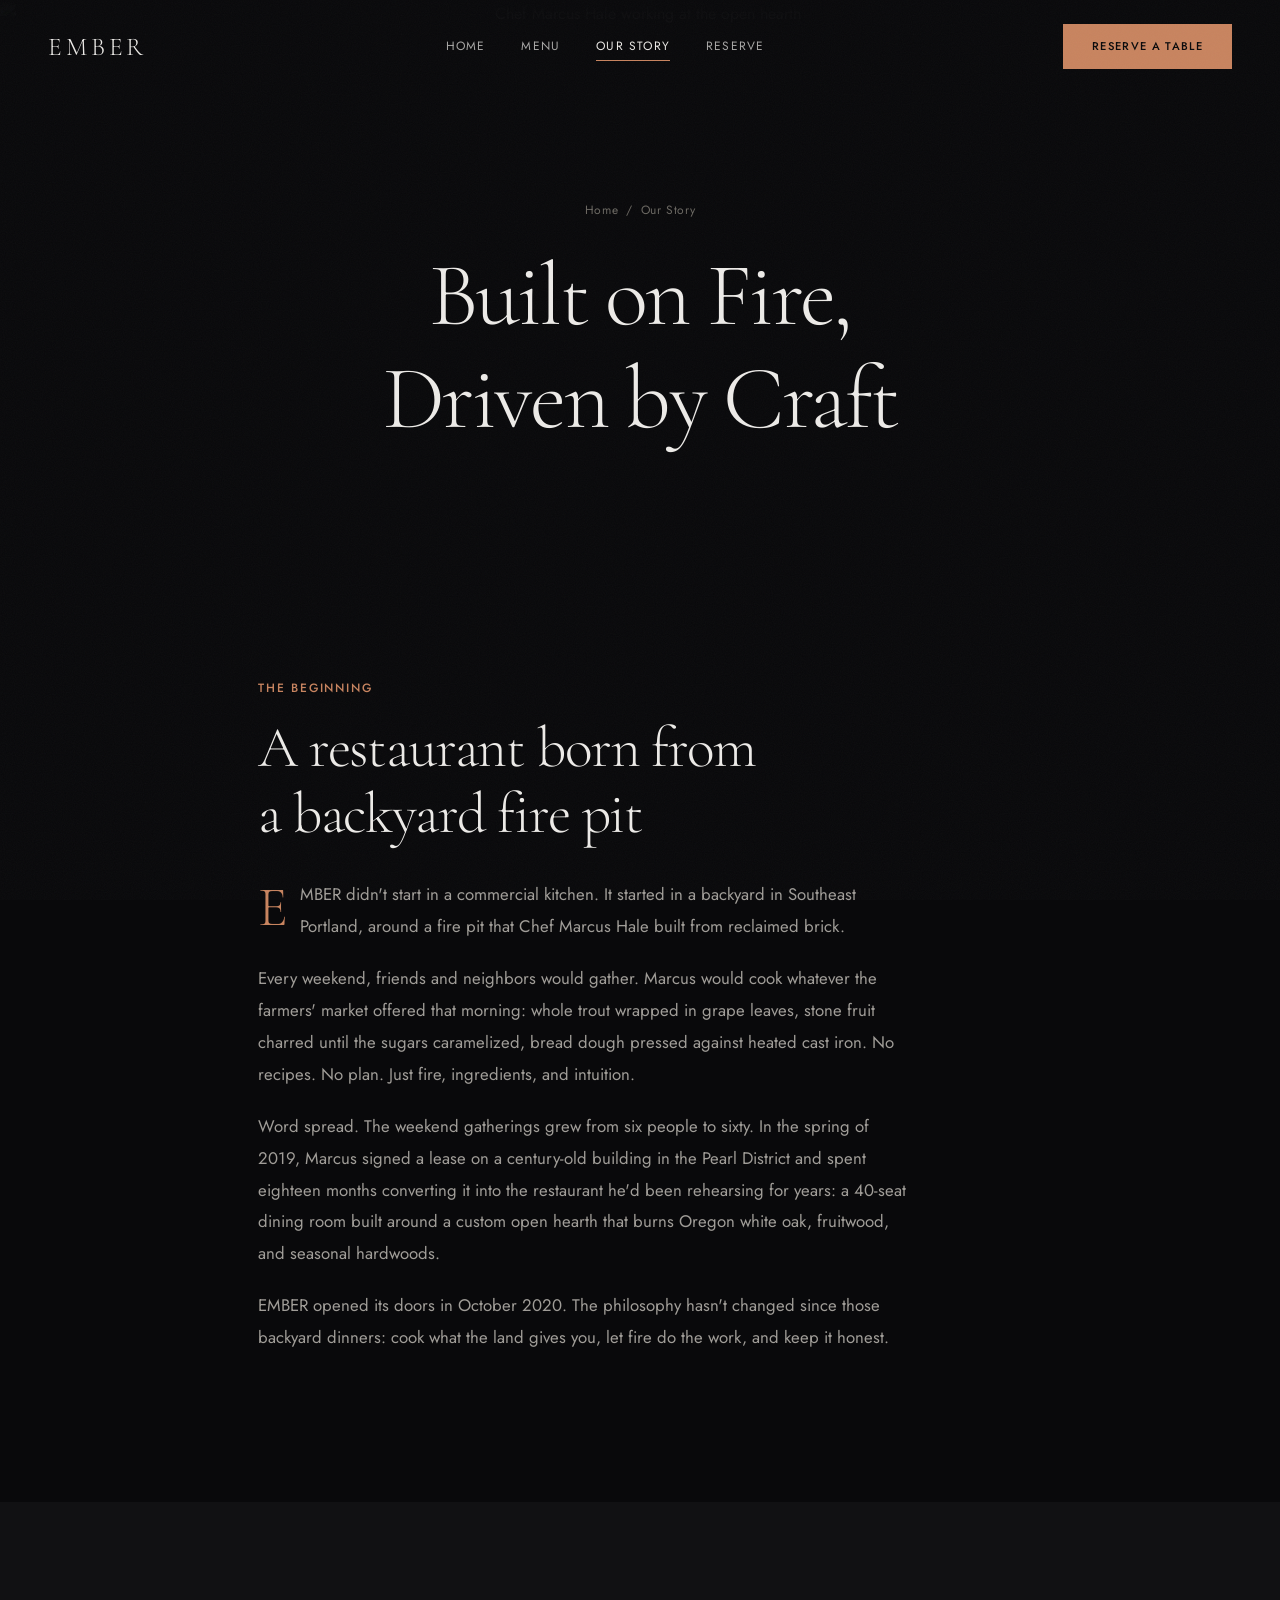
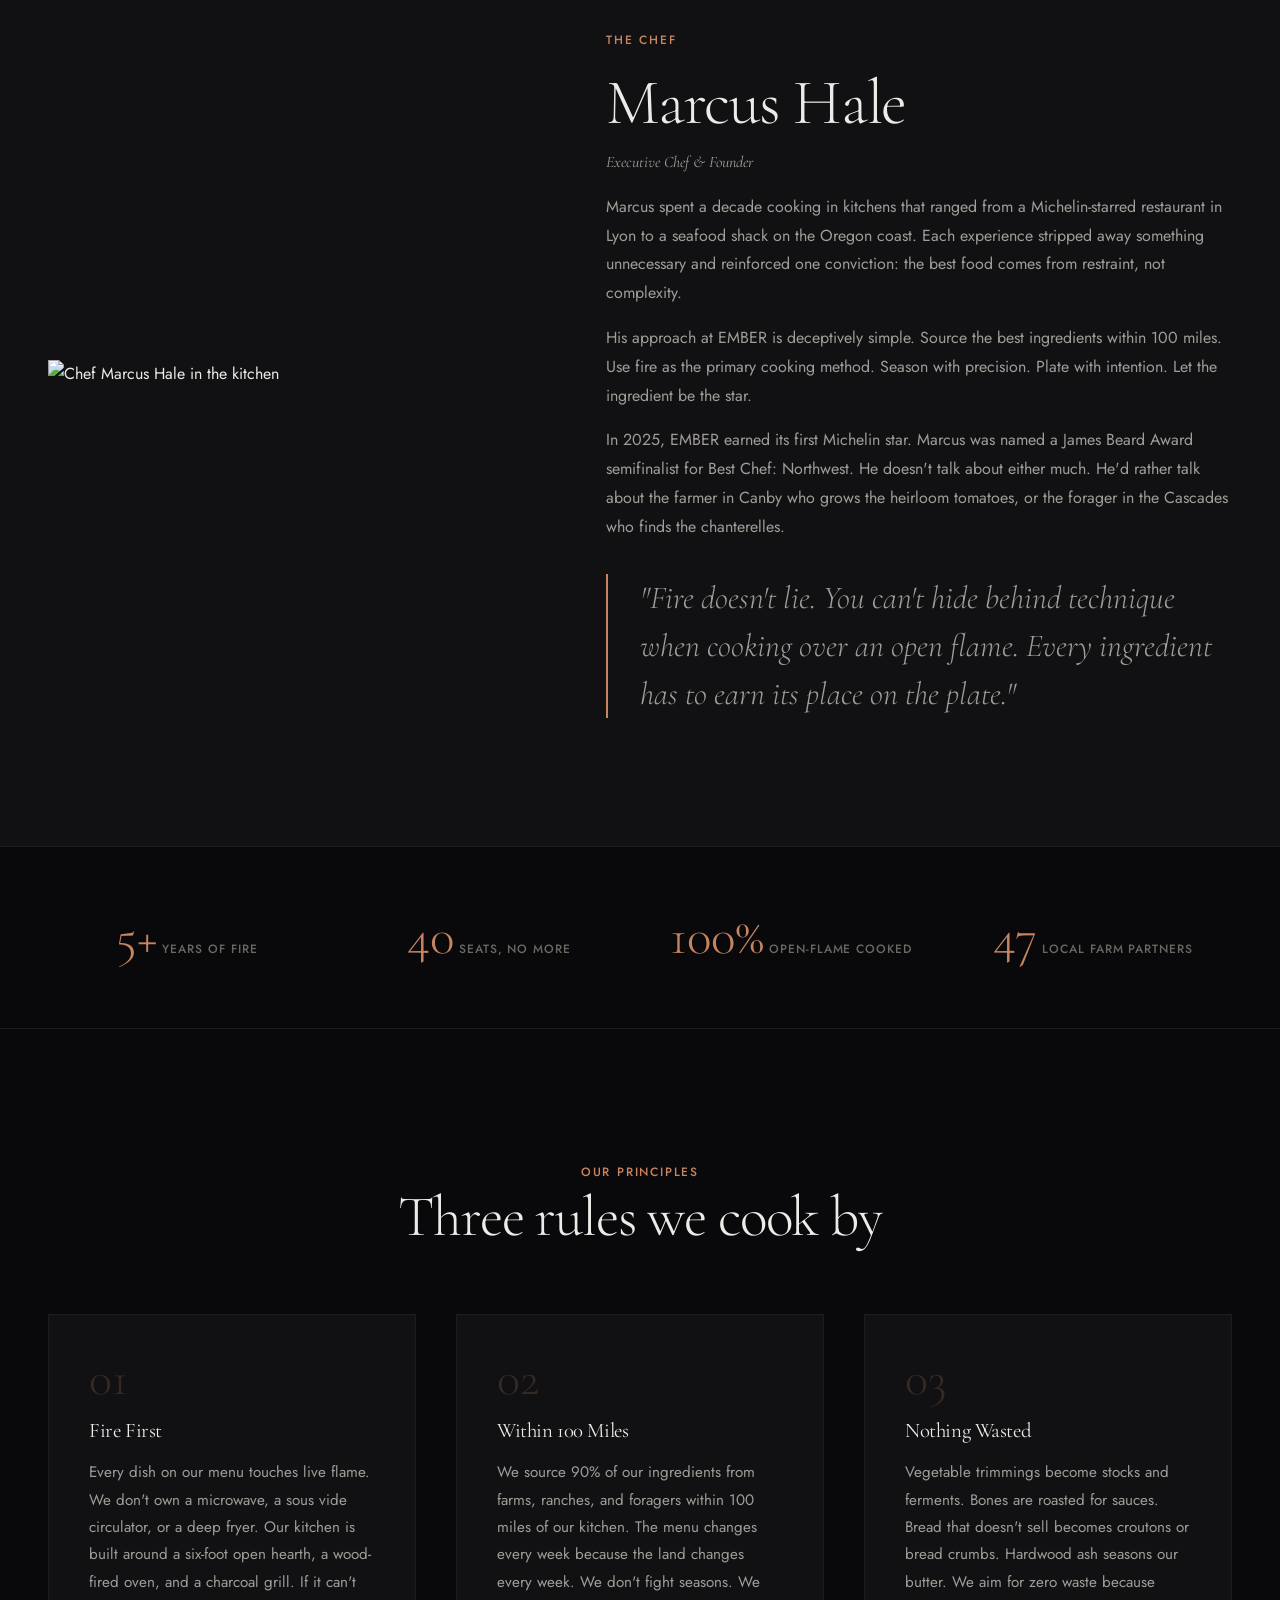
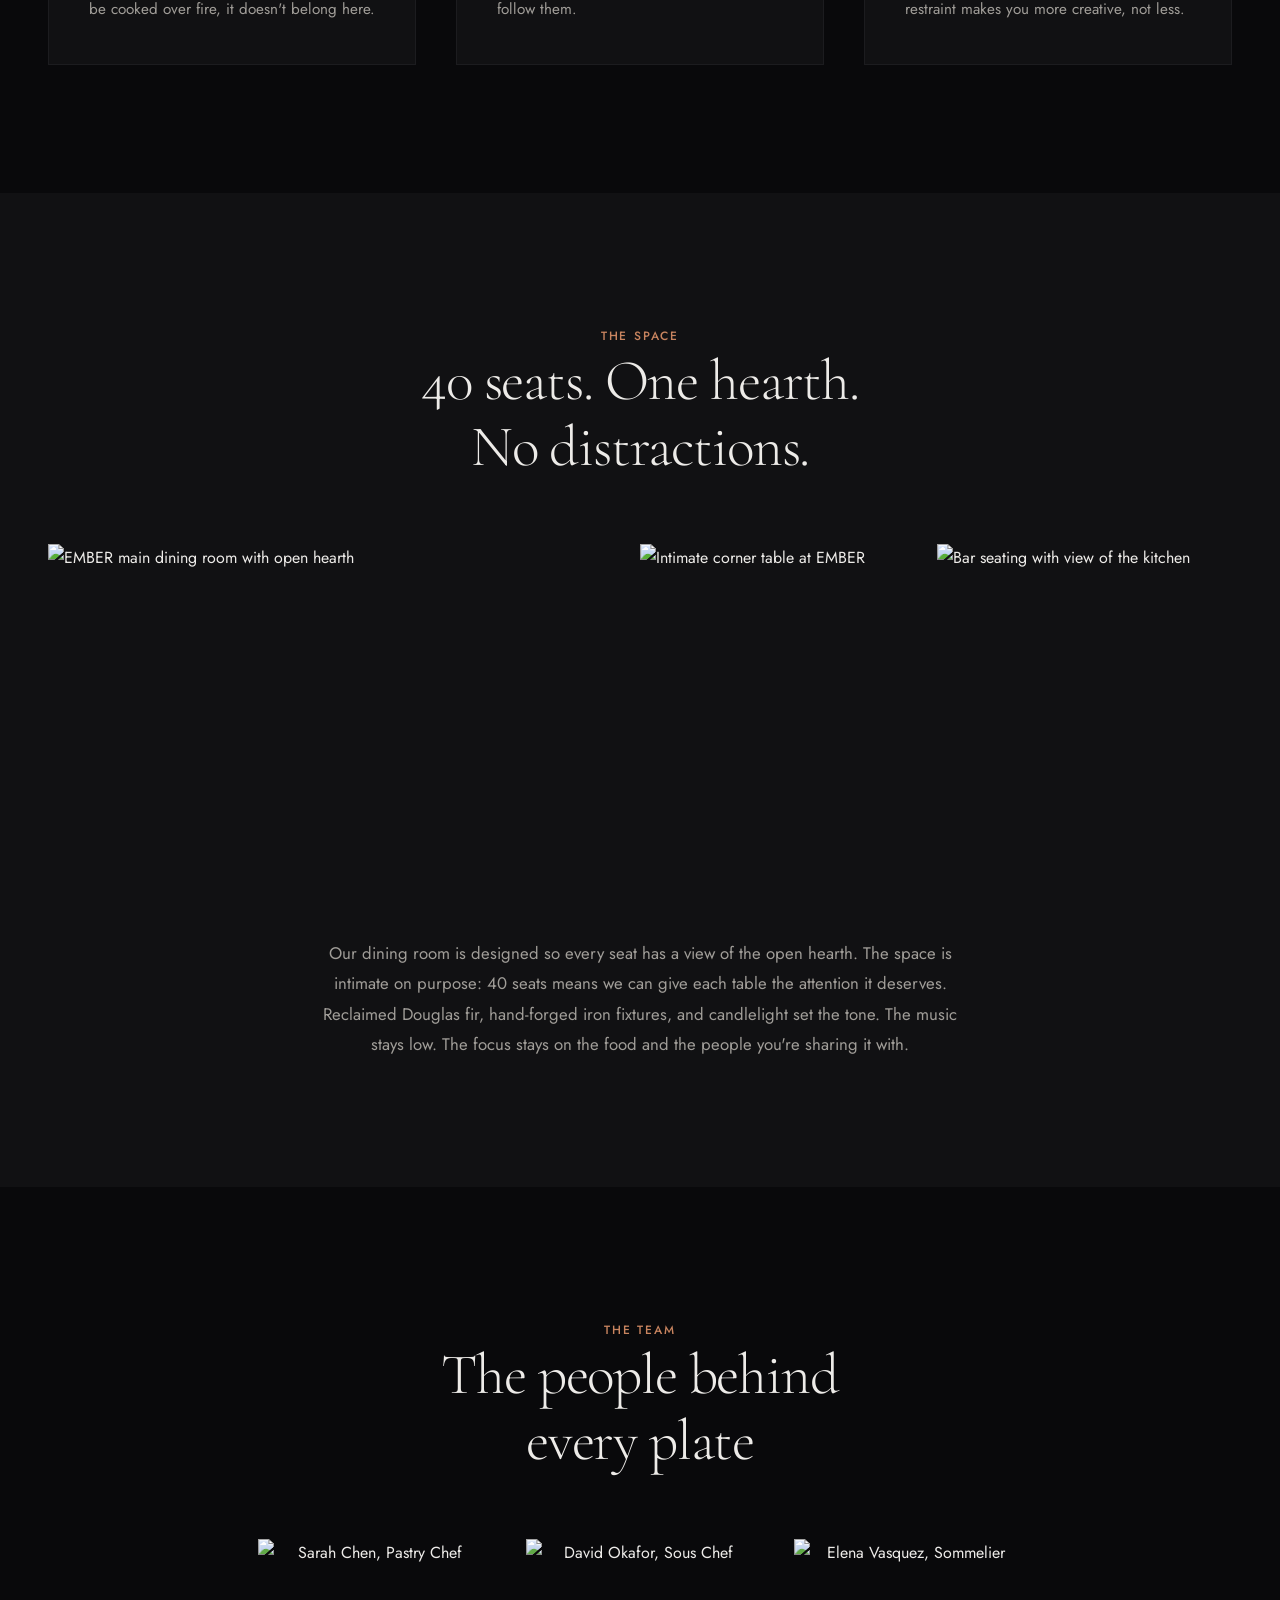
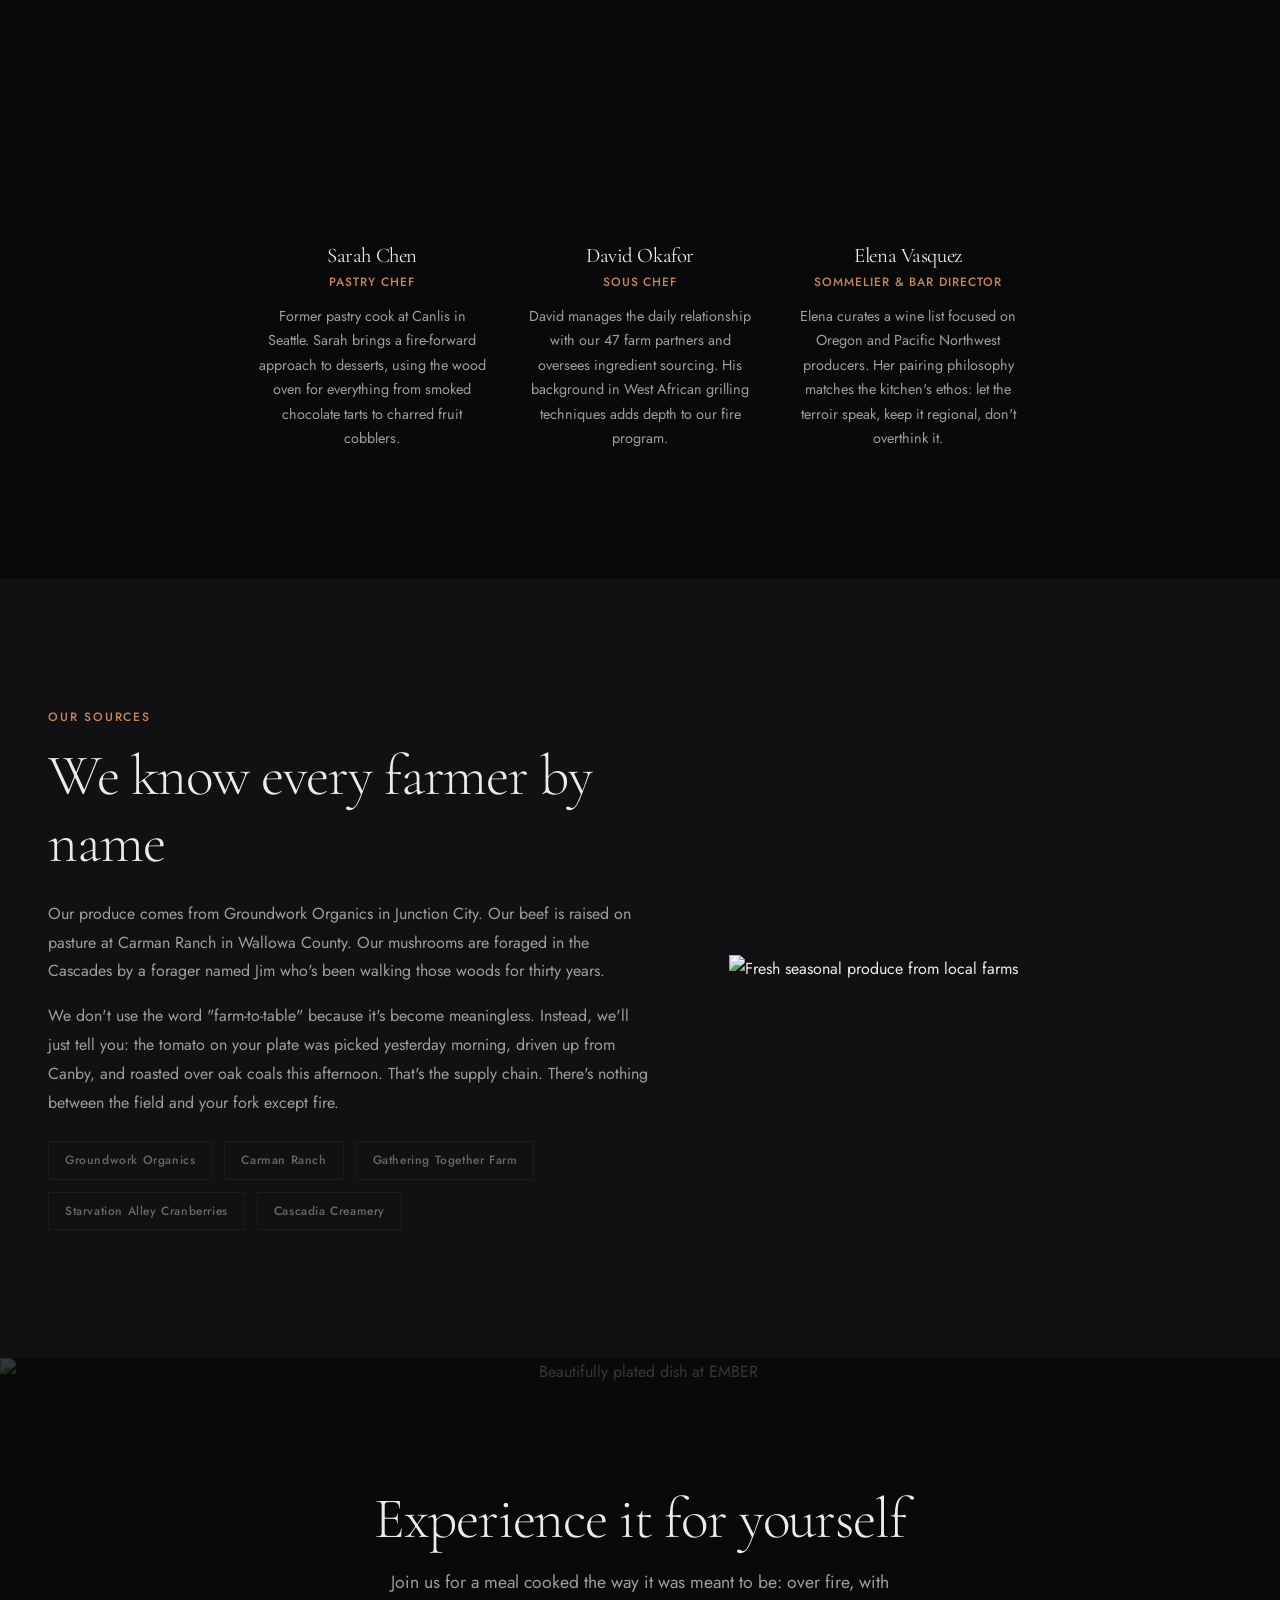
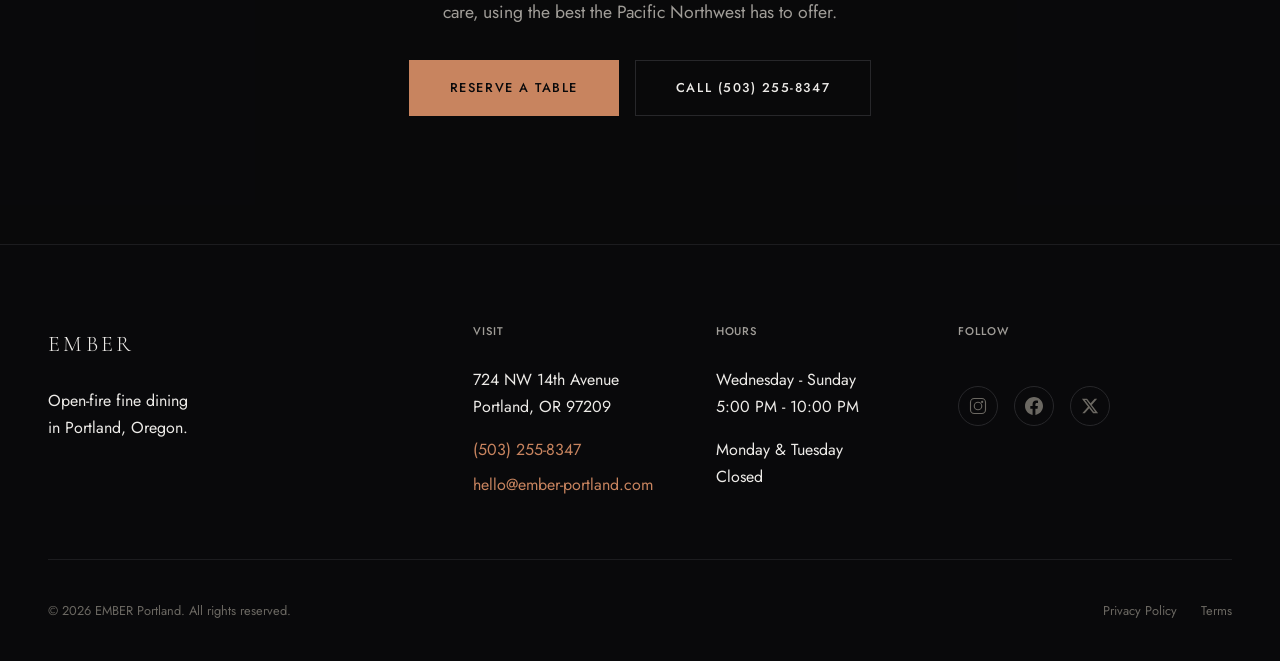
==== commit 0e6959df: "Fix 7 items from QA review: SVG social icons, scroll cue, awards layout, gallery image, nav contrast" ====
--- a/about.html
+++ b/about.html
@@ -12,6 +12,16 @@
     <meta property="og:image" content="https://images.unsplash.com/photo-1600565193348-f74bd3c7ccdf?w=1200&h=630&fit=crop&q=80">
     <meta property="og:url" content="https://ember-portland.com/about">
     <meta property="og:type" content="website">
+    <meta property="og:locale" content="en_US">
+
+    <!-- Twitter Card -->
+    <meta name="twitter:card" content="summary_large_image">
+    <meta name="twitter:title" content="Our Story | EMBER Portland">
+    <meta name="twitter:description" content="Meet Chef Marcus Hale and the team behind EMBER. From our wood-fired kitchen to your table.">
+    <meta name="twitter:image" content="https://images.unsplash.com/photo-1600565193348-f74bd3c7ccdf?w=1200&h=630&fit=crop&q=80">
+
+    <!-- Canonical -->
+    <link rel="canonical" href="https://ember-portland.com/about">
 
     <!-- Schema.org -->
     <script type="application/ld+json">
@@ -207,7 +217,7 @@
             <div class="team-grid stagger-children">
                 <div class="team-member">
                     <div class="image-wrapper">
-                        <img src="https://images.unsplash.com/photo-1583394293214-28ez1fcafe38?w=400&h=500&fit=crop&q=80" alt="Sarah Chen, Pastry Chef" loading="lazy">
+                        <img src="https://images.unsplash.com/photo-1581299894007-aaa50297cf16?w=400&h=500&fit=crop&q=80" alt="Sarah Chen, Pastry Chef" loading="lazy">
                     </div>
                     <h3>Sarah Chen</h3>
                     <p class="team-role">Pastry Chef</p>
@@ -215,7 +225,7 @@
                 </div>
                 <div class="team-member">
                     <div class="image-wrapper">
-                        <img src="https://images.unsplash.com/photo-1542282811-943ef1a977c3?w=400&h=500&fit=crop&q=80" alt="David Okafor, Sous Chef" loading="lazy">
+                        <img src="https://images.unsplash.com/photo-1583394838336-acd977736f90?w=400&h=500&fit=crop&q=80" alt="David Okafor, Sous Chef" loading="lazy">
                     </div>
                     <h3>David Okafor</h3>
                     <p class="team-role">Sous Chef</p>
@@ -223,7 +233,7 @@
                 </div>
                 <div class="team-member">
                     <div class="image-wrapper">
-                        <img src="https://images.unsplash.com/photo-1516914589923-f105f1535f88?w=400&h=500&fit=crop&q=80" alt="Elena Vasquez, Sommelier" loading="lazy">
+                        <img src="https://images.unsplash.com/photo-1577219491135-ce391730fb2c?w=400&h=500&fit=crop&crop=faces&q=80" alt="Elena Vasquez, Sommelier" loading="lazy">
                     </div>
                     <h3>Elena Vasquez</h3>
                     <p class="team-role">Sommelier & Bar Director</p>
@@ -299,8 +309,9 @@
                 <div class="footer-col">
                     <h4>Follow</h4>
                     <div class="footer-social">
-                        <a href="#" aria-label="Instagram">Instagram</a>
-                        <a href="#" aria-label="Facebook">Facebook</a>
+                        <a href="#" aria-label="Instagram"><svg width="18" height="18" viewBox="0 0 24 24" fill="none" stroke="currentColor" stroke-width="1.5" stroke-linecap="round" stroke-linejoin="round"><rect x="2" y="2" width="20" height="20" rx="5"/><circle cx="12" cy="12" r="5"/><circle cx="17.5" cy="6.5" r="1.5" fill="currentColor" stroke="none"/></svg></a>
+                        <a href="#" aria-label="Facebook"><svg width="18" height="18" viewBox="0 0 24 24" fill="currentColor"><path d="M24 12.073c0-6.627-5.373-12-12-12s-12 5.373-12 12c0 5.99 4.388 10.954 10.125 11.854v-8.385H7.078v-3.47h3.047V9.43c0-3.007 1.792-4.669 4.533-4.669 1.312 0 2.686.235 2.686.235v2.953H15.83c-1.491 0-1.956.925-1.956 1.874v2.25h3.328l-.532 3.47h-2.796v8.385C19.612 23.027 24 18.062 24 12.073z"/></svg></a>
+                        <a href="#" aria-label="Twitter"><svg width="18" height="18" viewBox="0 0 24 24" fill="currentColor"><path d="M18.244 2.25h3.308l-7.227 8.26 8.502 11.24H16.17l-5.214-6.817L4.99 21.75H1.68l7.73-8.835L1.254 2.25H8.08l4.713 6.231zm-1.161 17.52h1.833L7.084 4.126H5.117z"/></svg></a>
                     </div>
                 </div>
             </div>
--- a/styles.css
+++ b/styles.css
@@ -318,7 +318,7 @@
     font-weight: 400;
     letter-spacing: 0.1em;
     text-transform: uppercase;
-    color: var(--text-secondary);
+    color: rgba(237, 235, 232, 0.7);
     text-decoration: none;
     position: relative;
     transition: color var(--duration-fast) var(--ease-smooth);
@@ -342,6 +342,9 @@
     transform: scaleX(1);
     transform-origin: left;
 }
+.header.scrolled .nav-link { color: var(--text-secondary); }
+.header.scrolled .nav-link:hover,
+.header.scrolled .nav-link.active { color: var(--text); }
 
 .header-cta {
     font-size: 0.7rem;
@@ -663,7 +666,16 @@
     font-size: 0.65rem;
     letter-spacing: 0.15em;
     text-transform: uppercase;
+    text-decoration: none;
+    cursor: pointer;
     animation: float 3s ease-in-out infinite;
+    transition: color var(--duration-fast) var(--ease-smooth);
+}
+.hero-scroll:hover {
+    color: var(--amber);
+}
+.hero-scroll:hover .hero-scroll-line {
+    background: linear-gradient(to bottom, var(--amber-light), transparent);
 }
 
 .hero-scroll-line {
@@ -826,8 +838,8 @@
     display: flex;
     align-items: center;
     justify-content: center;
-    gap: clamp(32px, 5vw, 80px);
-    flex-wrap: wrap;
+    gap: clamp(24px, 4vw, 64px);
+    flex-wrap: nowrap;
 }
 
 .award-item {
@@ -1873,7 +1885,7 @@
     .reviews-grid { grid-template-columns: 1fr; }
     .reviews-grid > :nth-child(3) { display: block; }
 
-    .awards-inner { gap: 24px; }
+    .awards-inner { gap: 24px; flex-wrap: wrap; justify-content: center; }
 
     .gallery-strip { flex-wrap: wrap; }
     .gallery-strip-item { flex: 1 1 calc(50% - 1px); aspect-ratio: 4/3; }
